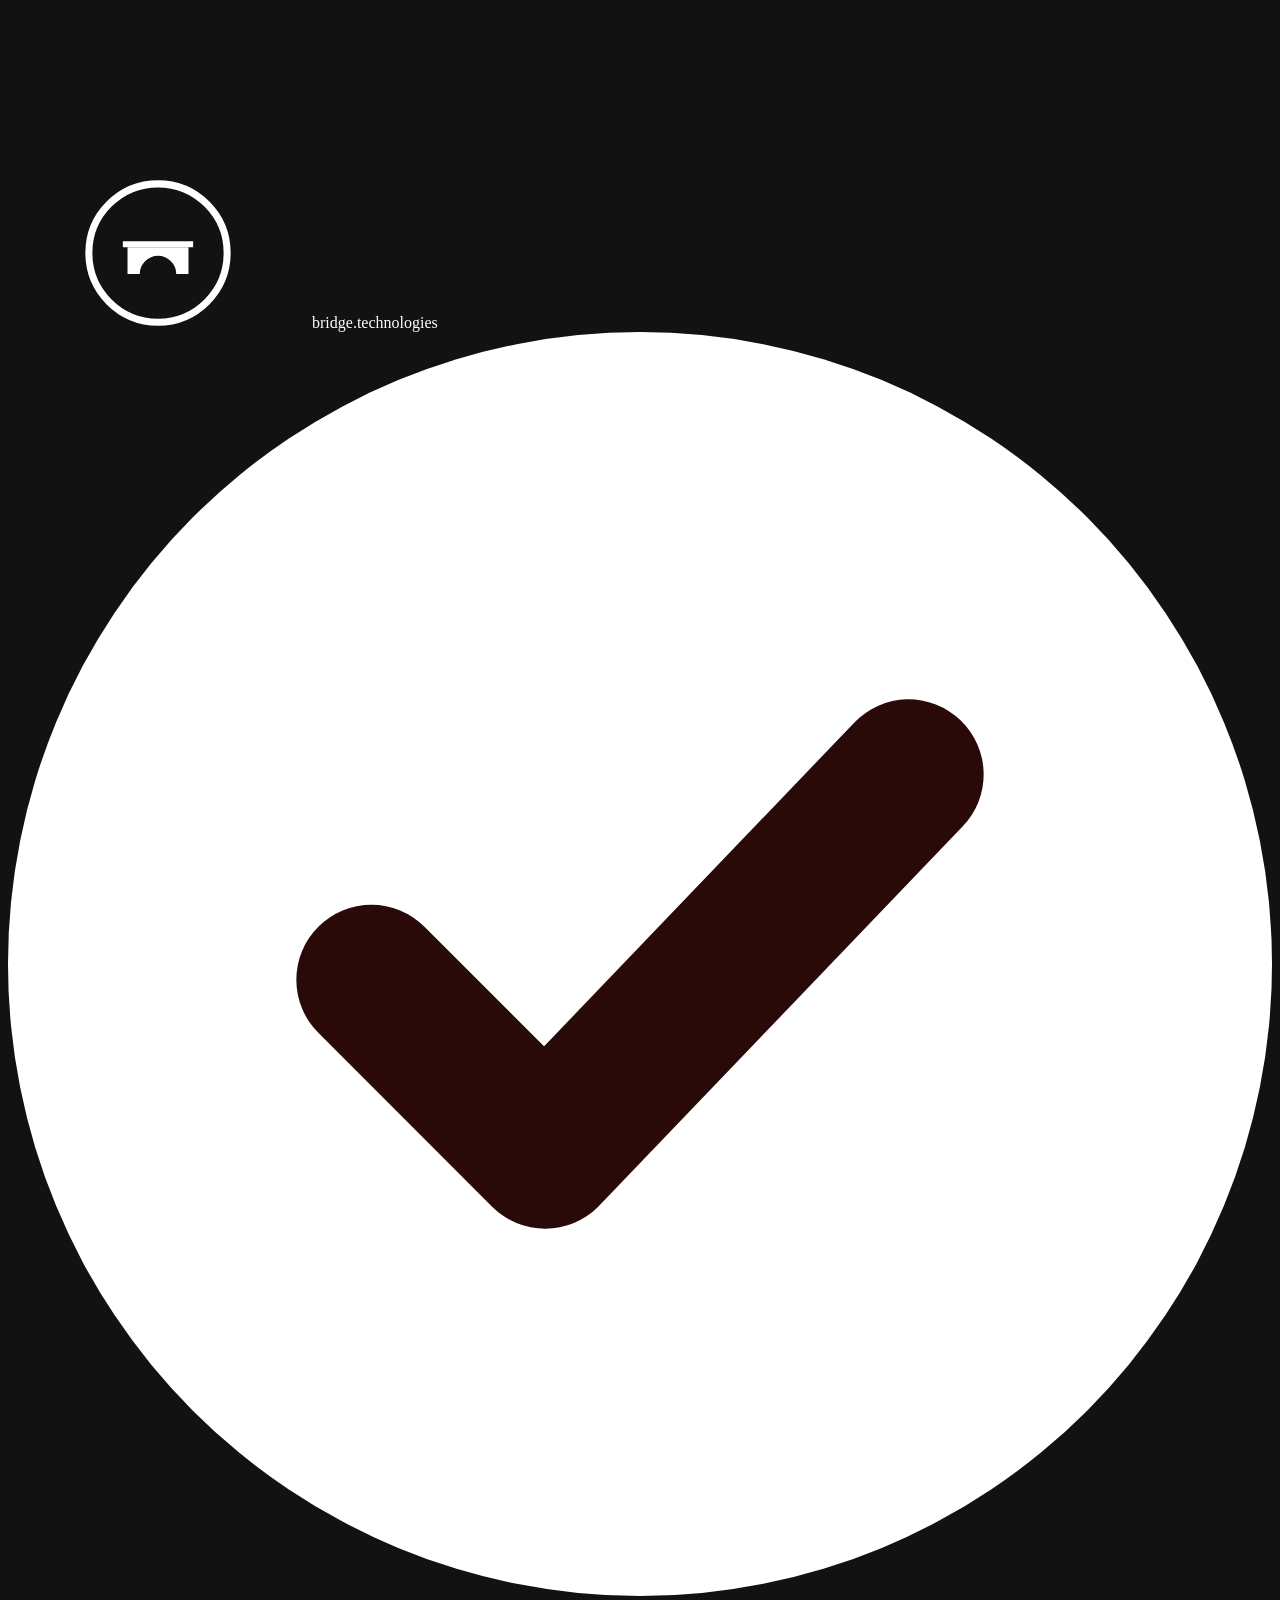
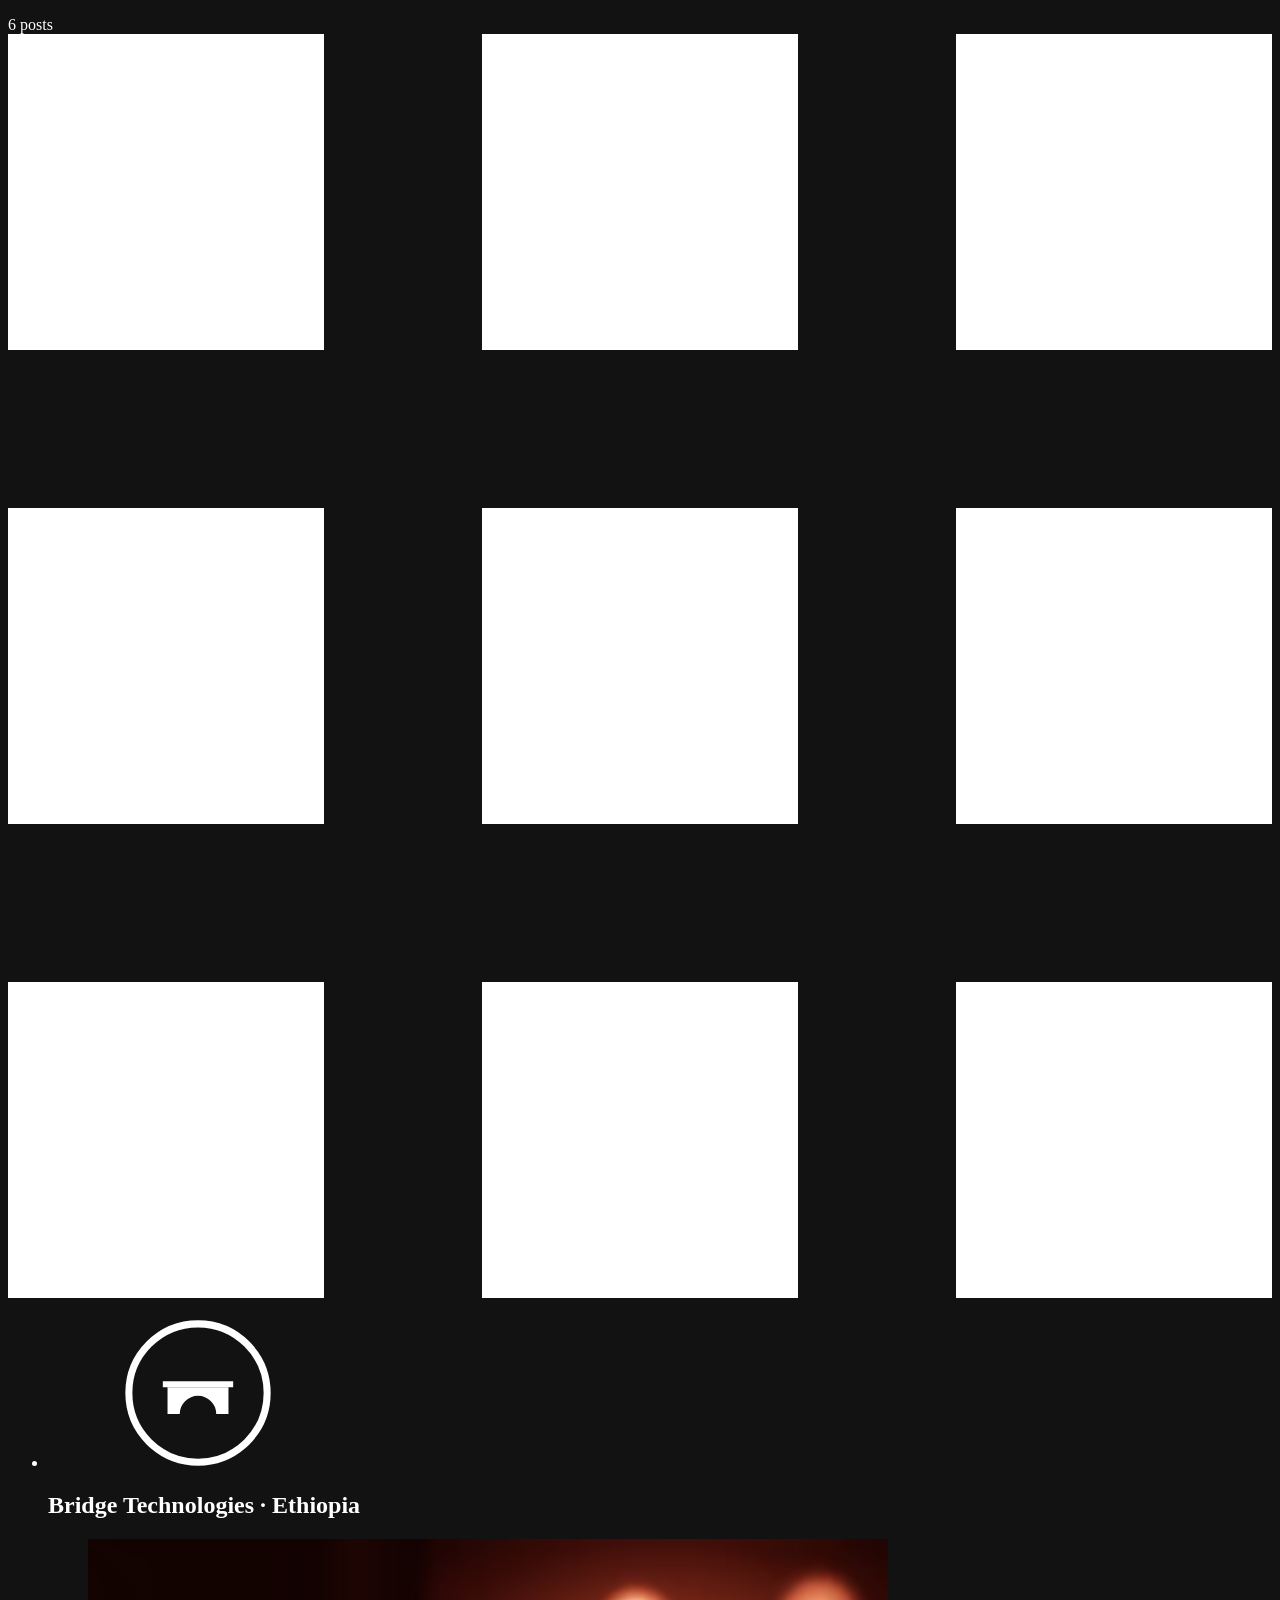
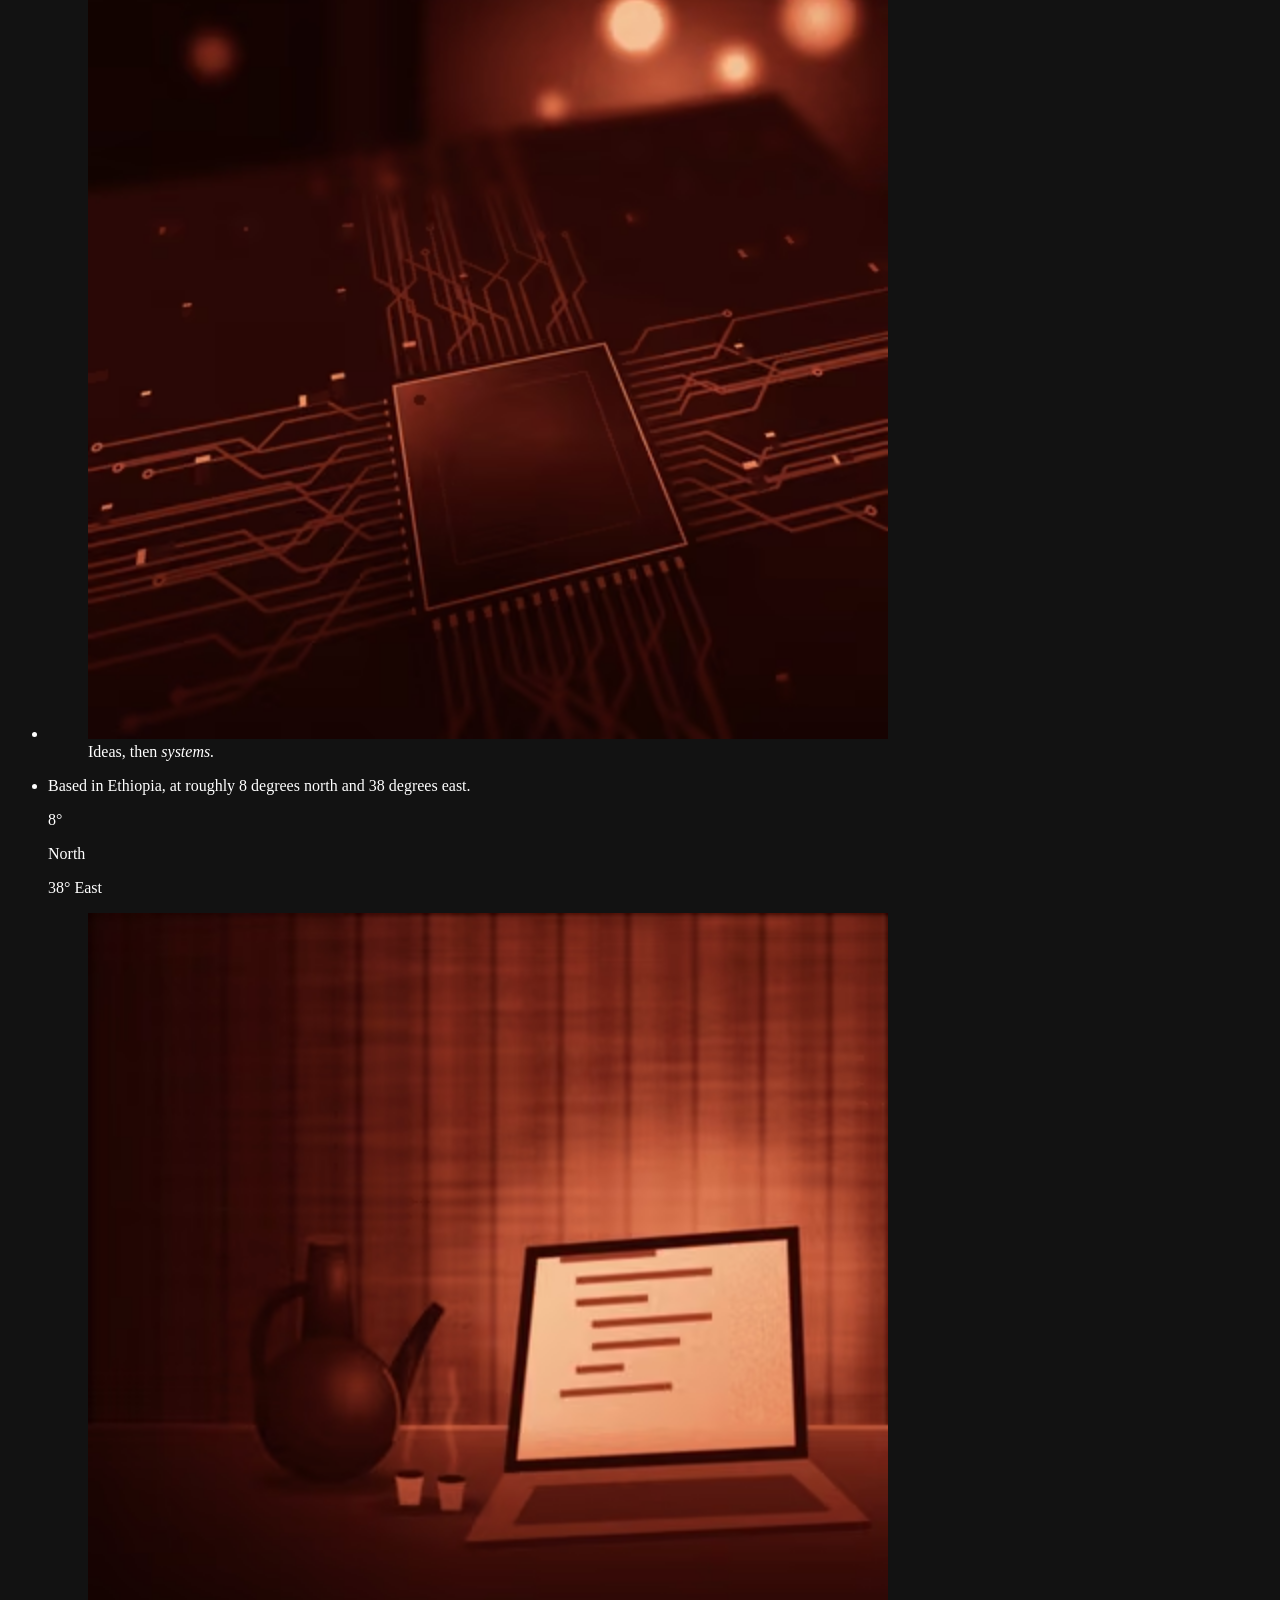
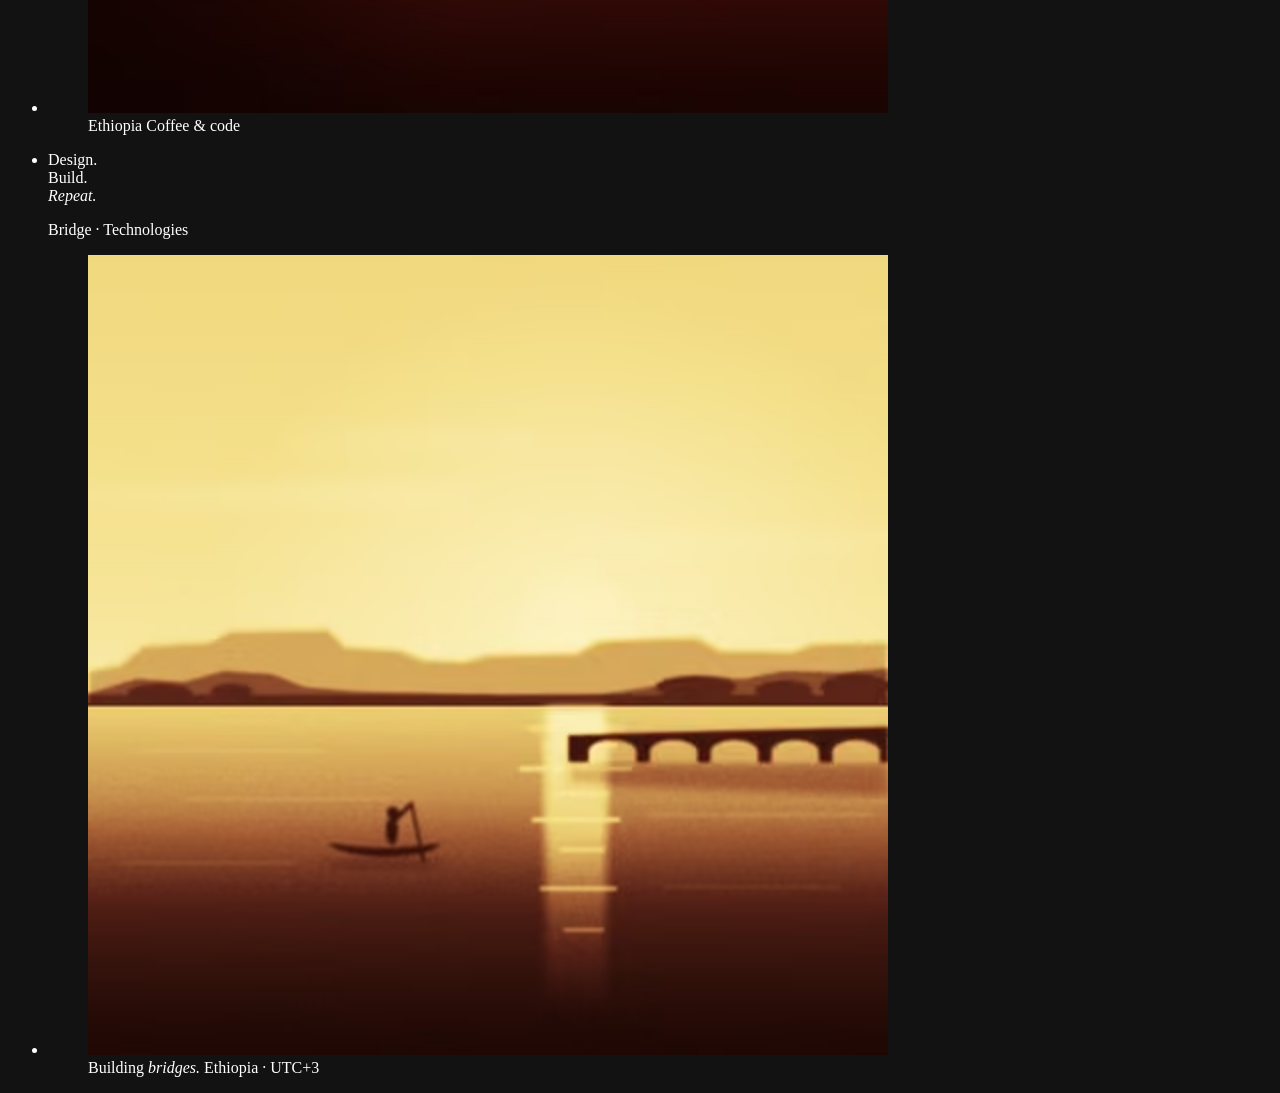
==== index.html @ 377f610a "feat(page): add semantic landing page markup and brand mark Profile-grid card with header bar and si" ====
<!doctype html>
<html lang="en" dir="ltr">
<head>
  <meta charset="utf-8">
  <meta name="viewport" content="width=device-width, initial-scale=1">
  <title>Bridge Technologies — Technology company in Ethiopia</title>
  <meta name="description" content="Bridge Technologies is a technology company based in Ethiopia.">
  <meta name="color-scheme" content="dark">
  <meta name="theme-color" content="#2A0909">

  <!-- Open Graph / social preview. Add og:url and an absolute og:image once the production domain is known. -->
  <meta property="og:type" content="website">
  <meta property="og:site_name" content="Bridge Technologies">
  <meta property="og:title" content="Bridge Technologies">
  <meta property="og:description" content="Bridge Technologies is a technology company based in Ethiopia.">
  <meta property="og:locale" content="en_US">
  <meta name="twitter:card" content="summary_large_image">

  <link rel="icon" href="assets/images/favicon.svg" type="image/svg+xml">

  <!-- Above-the-fold fonts, self-hosted -->
  <link rel="preload" href="assets/fonts/libre-caslon-display-latin-400-normal.woff2" as="font" type="font/woff2" crossorigin>
  <link rel="preload" href="assets/fonts/libre-caslon-text-latin-400-normal.woff2" as="font" type="font/woff2" crossorigin>
  <link rel="stylesheet" href="assets/css/styles.css">

  <script type="application/ld+json">
  {
    "@context": "https://schema.org",
    "@type": "Organization",
    "name": "Bridge Technologies",
    "description": "Technology company based in Ethiopia.",
    "address": { "@type": "PostalAddress", "addressCountry": "ET" }
  }
  </script>
</head>
<body>
  <!-- Shared brand mark: a solid arch bridge inside a ring (stands in for the reference's flame mark) -->
  <svg class="visually-hidden" aria-hidden="true" focusable="false">
    <symbol id="bridge-mark" viewBox="0 0 64 64">
      <circle cx="32" cy="32" r="29.5" fill="none" stroke="currentColor" stroke-width="3"/>
      <path fill="currentColor" d="M19 41V29.5h26V41h-5.2a7.8 7.8 0 0 0-15.6 0Z"/>
      <path fill="currentColor" d="M17 27h30v2.5H17z"/>
    </symbol>
  </svg>

  <main class="page">
    <article class="profile" aria-labelledby="brand-title">
      <header class="profile__bar">
        <p class="profile__id">
          <svg class="profile__avatar" aria-hidden="true" focusable="false"><use href="#bridge-mark"/></svg>
          <span class="profile__handle">bridge.technologies</span>
          <svg class="profile__badge" viewBox="0 0 16 16" aria-hidden="true" focusable="false">
            <circle cx="8" cy="8" r="8" fill="currentColor"/>
            <path d="M4.6 8.2l2.2 2.2 4.6-4.8" fill="none" stroke="#2A0909" stroke-width="1.9" stroke-linecap="round" stroke-linejoin="round"/>
          </svg>
        </p>
        <p class="profile__meta">
          <span class="profile__count">6 posts</span>
          <svg class="profile__grid-icon" viewBox="0 0 16 16" aria-hidden="true" focusable="false">
            <path fill="currentColor" d="M0 0h4v4H0zM6 0h4v4H6zM12 0h4v4h-4zM0 6h4v4H0zM6 6h4v4H6zM12 6h4v4h-4zM0 12h4v4H0zM6 12h4v4H6zM12 12h4v4h-4z"/>
          </svg>
        </p>
      </header>

      <ul class="grid" role="list">
        <!-- 1 · Brand -->
        <li class="tile tile--brand">
          <svg class="brand__mark" aria-hidden="true" focusable="false"><use href="#bridge-mark"/></svg>
          <h1 class="brand" id="brand-title">
            <span class="brand__name">Bridge</span>
            <span class="brand__tag">Technologies · Ethiopia</span>
          </h1>
          <span class="brand__rule" aria-hidden="true"></span>
        </li>

        <!-- 2 · Circuit close-up -->
        <li class="tile tile--photo">
          <figure class="tile__figure">
            <picture>
              <source type="image/avif" srcset="assets/images/circuit-400.avif 400w, assets/images/circuit-800.avif 800w" sizes="(min-width: 1140px) 350px, (min-width: 660px) 31vw, (min-width: 440px) 48vw, 96vw">
              <img class="tile__img" src="assets/images/circuit-800.webp" srcset="assets/images/circuit-400.webp 400w, assets/images/circuit-800.webp 800w" sizes="(min-width: 1140px) 350px, (min-width: 660px) 31vw, (min-width: 440px) 48vw, 96vw" width="800" height="800" alt="Close-up of a processor on a circuit board, its copper traces glowing in warm light." fetchpriority="high" decoding="async">
            </picture>
            <figcaption class="caption">Ideas, then <em>systems.</em></figcaption>
          </figure>
        </li>

        <!-- 3 · Location -->
        <li class="tile tile--sun">
          <span class="sun" aria-hidden="true"></span>
          <p class="visually-hidden">Based in Ethiopia, at roughly 8 degrees north and 38 degrees east.</p>
          <div class="reading" aria-hidden="true">
            <p class="reading__value">8°</p>
            <p class="label">North</p>
          </div>
          <p class="reading reading--minor" aria-hidden="true">
            <span class="reading__minor-value">38°</span>
            <span class="label label--inline">East</span>
          </p>
        </li>

        <!-- 4 · Workspace -->
        <li class="tile tile--photo">
          <figure class="tile__figure">
            <picture>
              <source type="image/avif" srcset="assets/images/workspace-400.avif 400w, assets/images/workspace-800.avif 800w" sizes="(min-width: 1140px) 350px, (min-width: 660px) 31vw, (min-width: 440px) 48vw, 96vw">
              <img class="tile__img" src="assets/images/workspace-800.webp" srcset="assets/images/workspace-400.webp 400w, assets/images/workspace-800.webp 800w" sizes="(min-width: 1140px) 350px, (min-width: 660px) 31vw, (min-width: 440px) 48vw, 96vw" width="800" height="800" alt="A traditional Ethiopian jebena coffee pot and two small cups beside an open laptop on a wooden desk." decoding="async">
            </picture>
            <figcaption>
              <span class="pill">Ethiopia</span>
              <span class="label label--foot">Coffee &amp; code</span>
            </figcaption>
          </figure>
        </li>

        <!-- 5 · Statement -->
        <li class="tile tile--statement">
          <p class="statement">Design.<br>Build.<br><em>Repeat.</em></p>
          <p class="label label--foot label--dark">Bridge · Technologies</p>
        </li>

        <!-- 6 · Highland sunrise -->
        <li class="tile tile--photo">
          <figure class="tile__figure">
            <picture>
              <source type="image/avif" srcset="assets/images/first-light-400.avif 400w, assets/images/first-light-800.avif 800w" sizes="(min-width: 1140px) 350px, (min-width: 660px) 31vw, (min-width: 440px) 48vw, 96vw">
              <img class="tile__img" src="assets/images/first-light-800.webp" srcset="assets/images/first-light-400.webp 400w, assets/images/first-light-800.webp 800w" sizes="(min-width: 1140px) 350px, (min-width: 660px) 31vw, (min-width: 440px) 48vw, 96vw" width="800" height="800" alt="Sunrise over a highland lake with flat-topped mountains, a stone arch bridge and a papyrus boat." decoding="async">
            </picture>
            <figcaption class="caption caption--stacked">
              Building <em>bridges.</em>
              <span class="label">Ethiopia · UTC+3</span>
            </figcaption>
          </figure>
        </li>
      </ul>
    </article>
  </main>
</body>
</html>
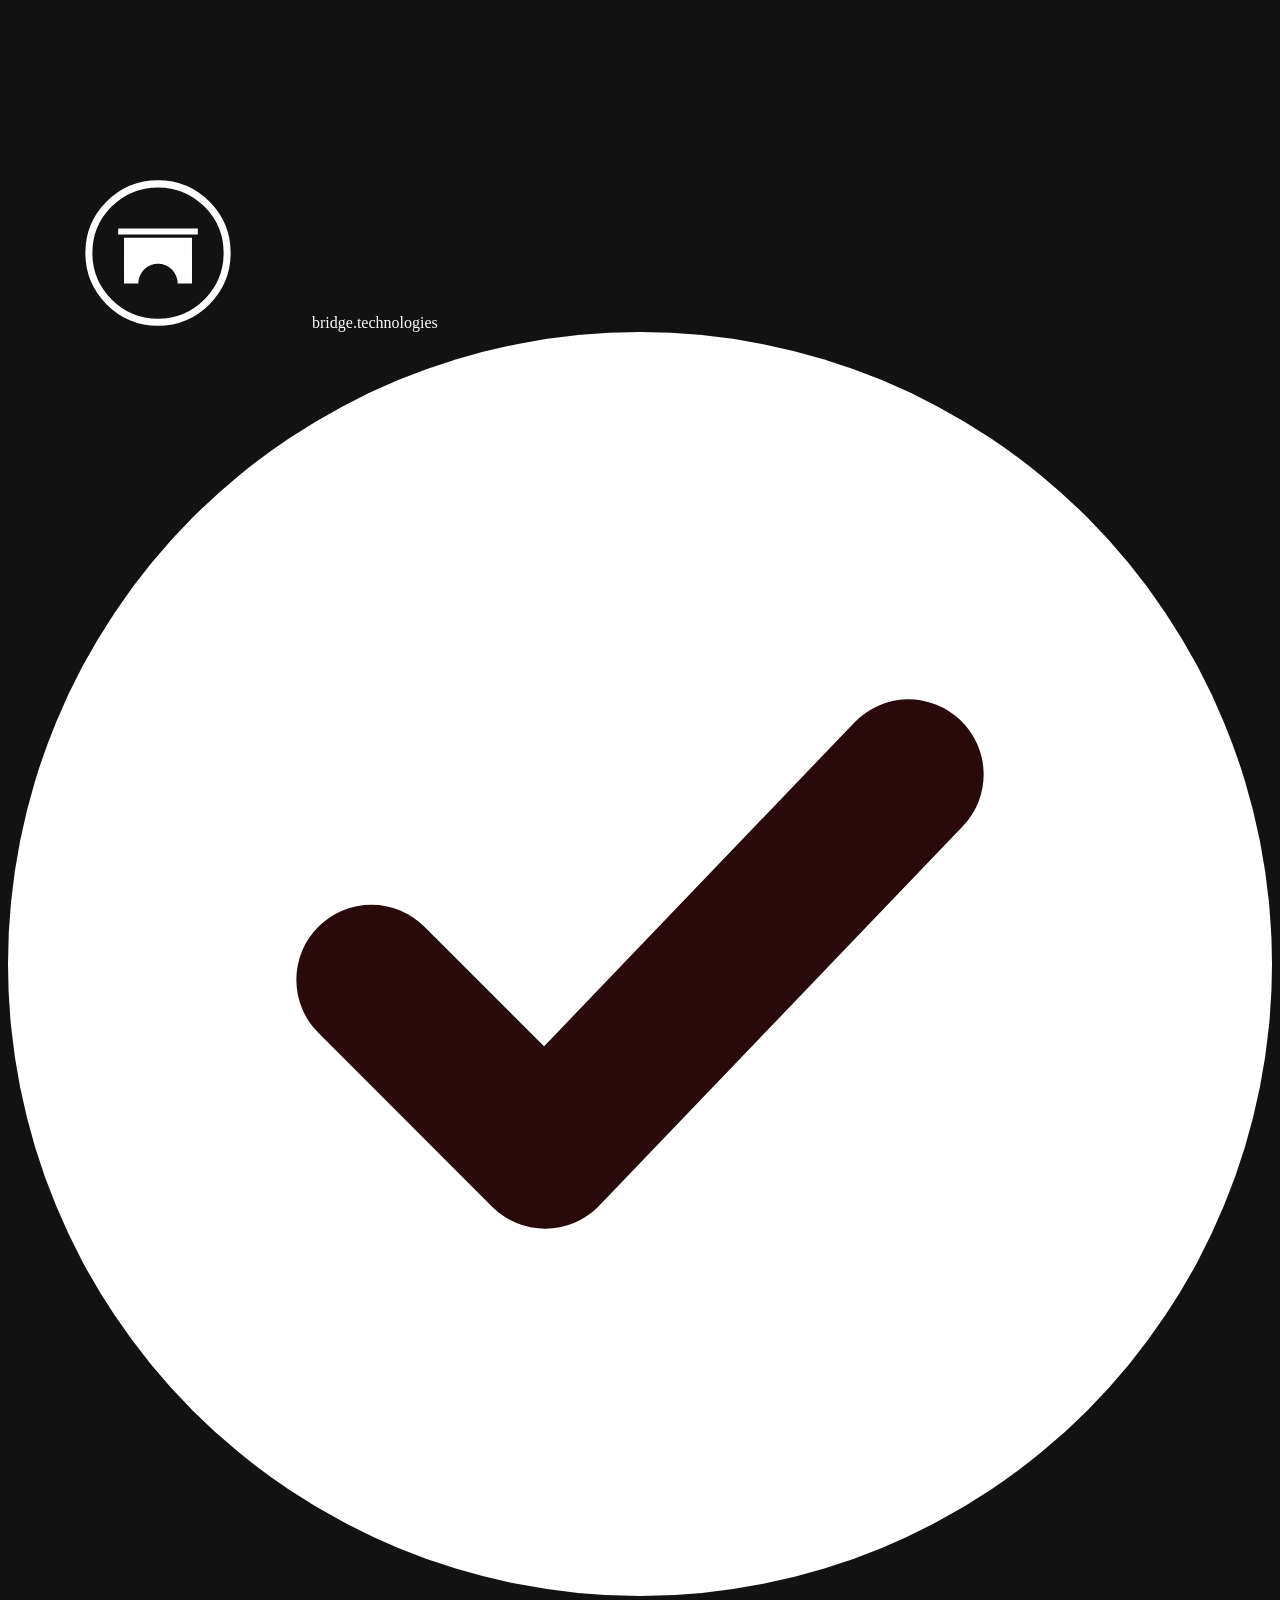
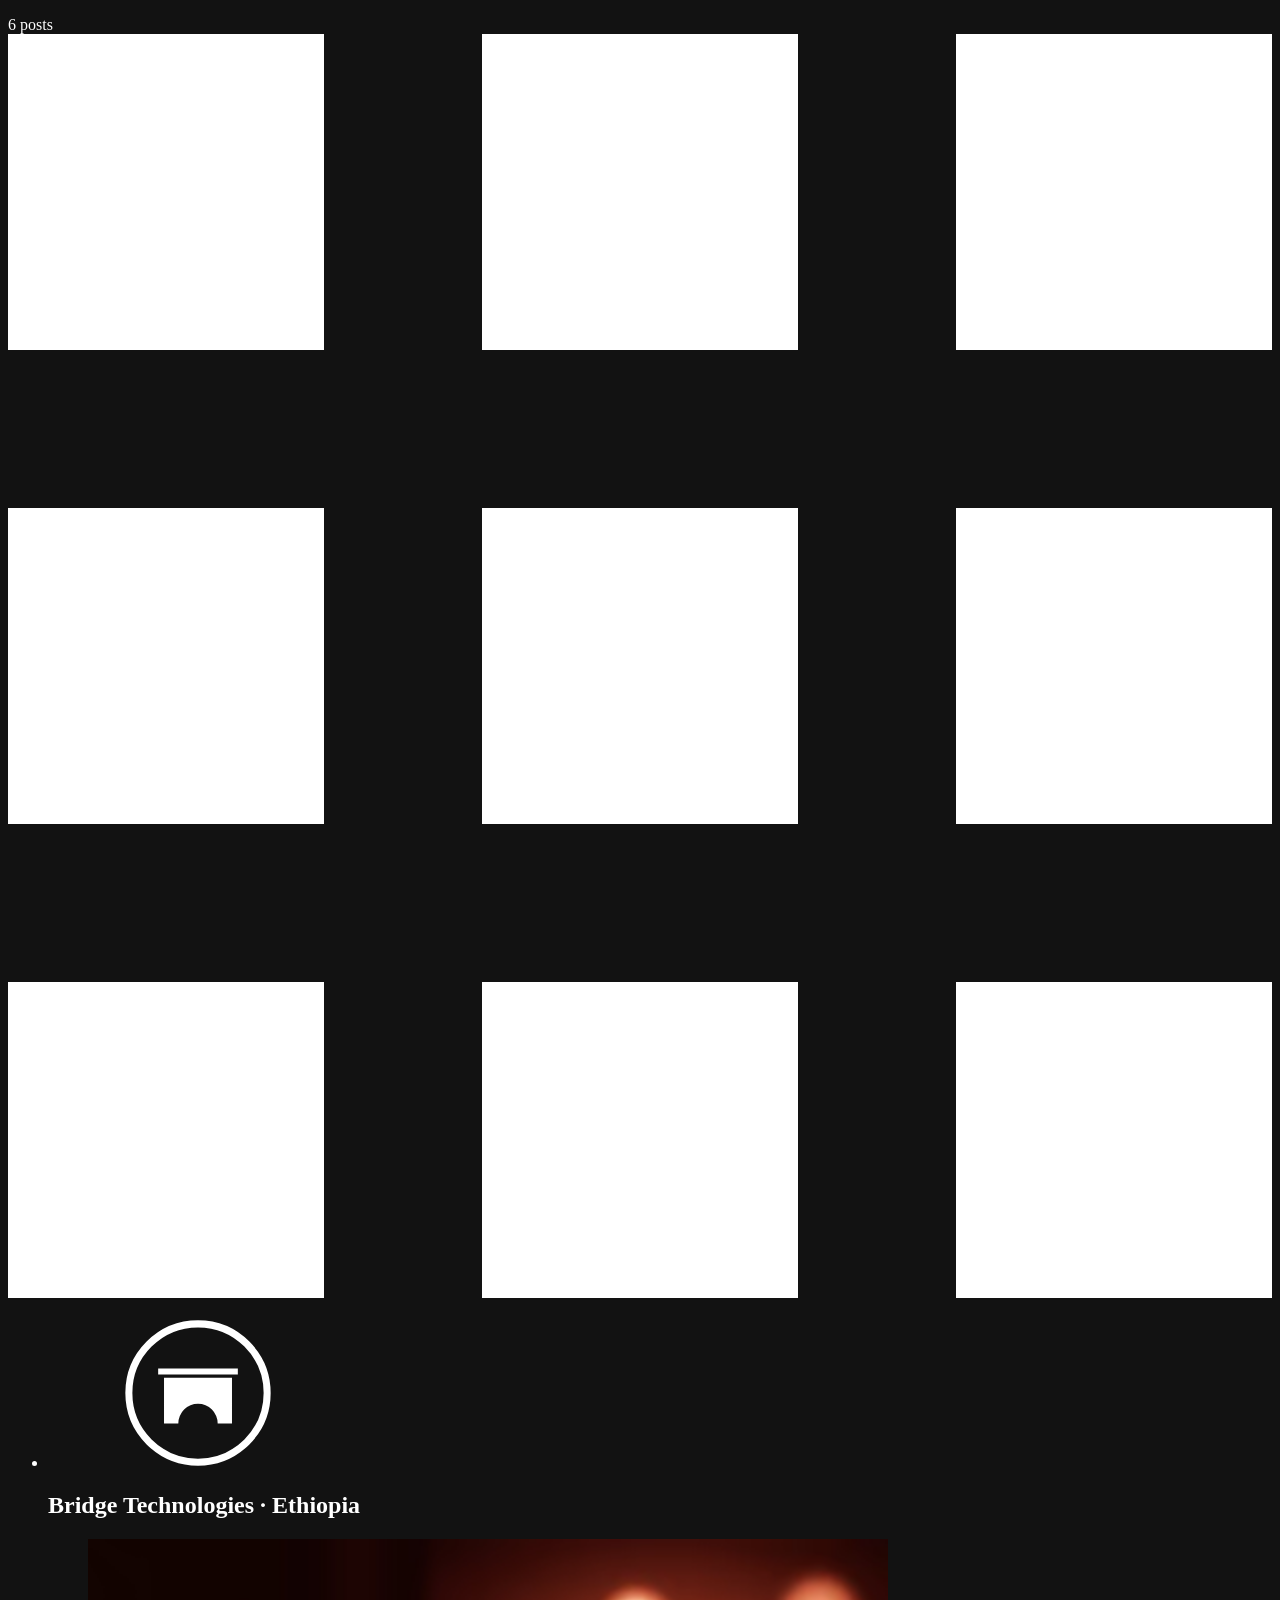
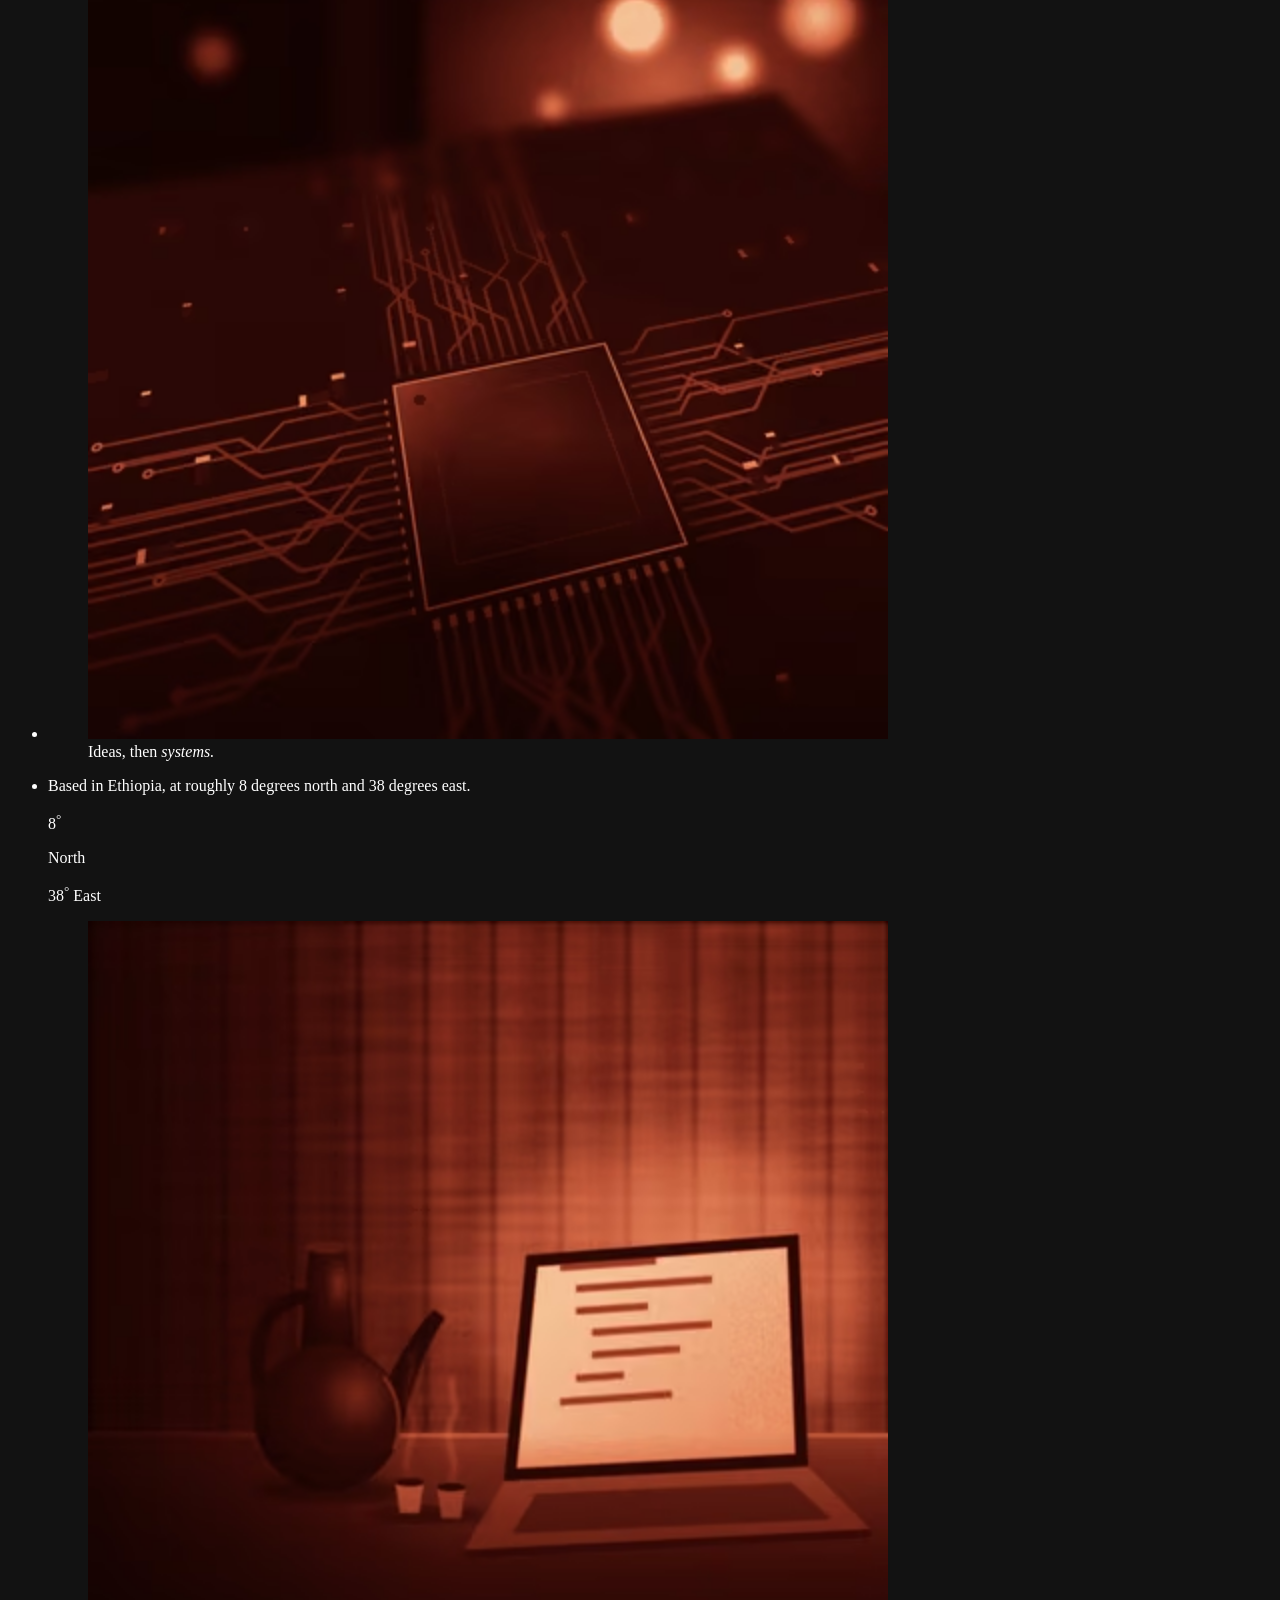
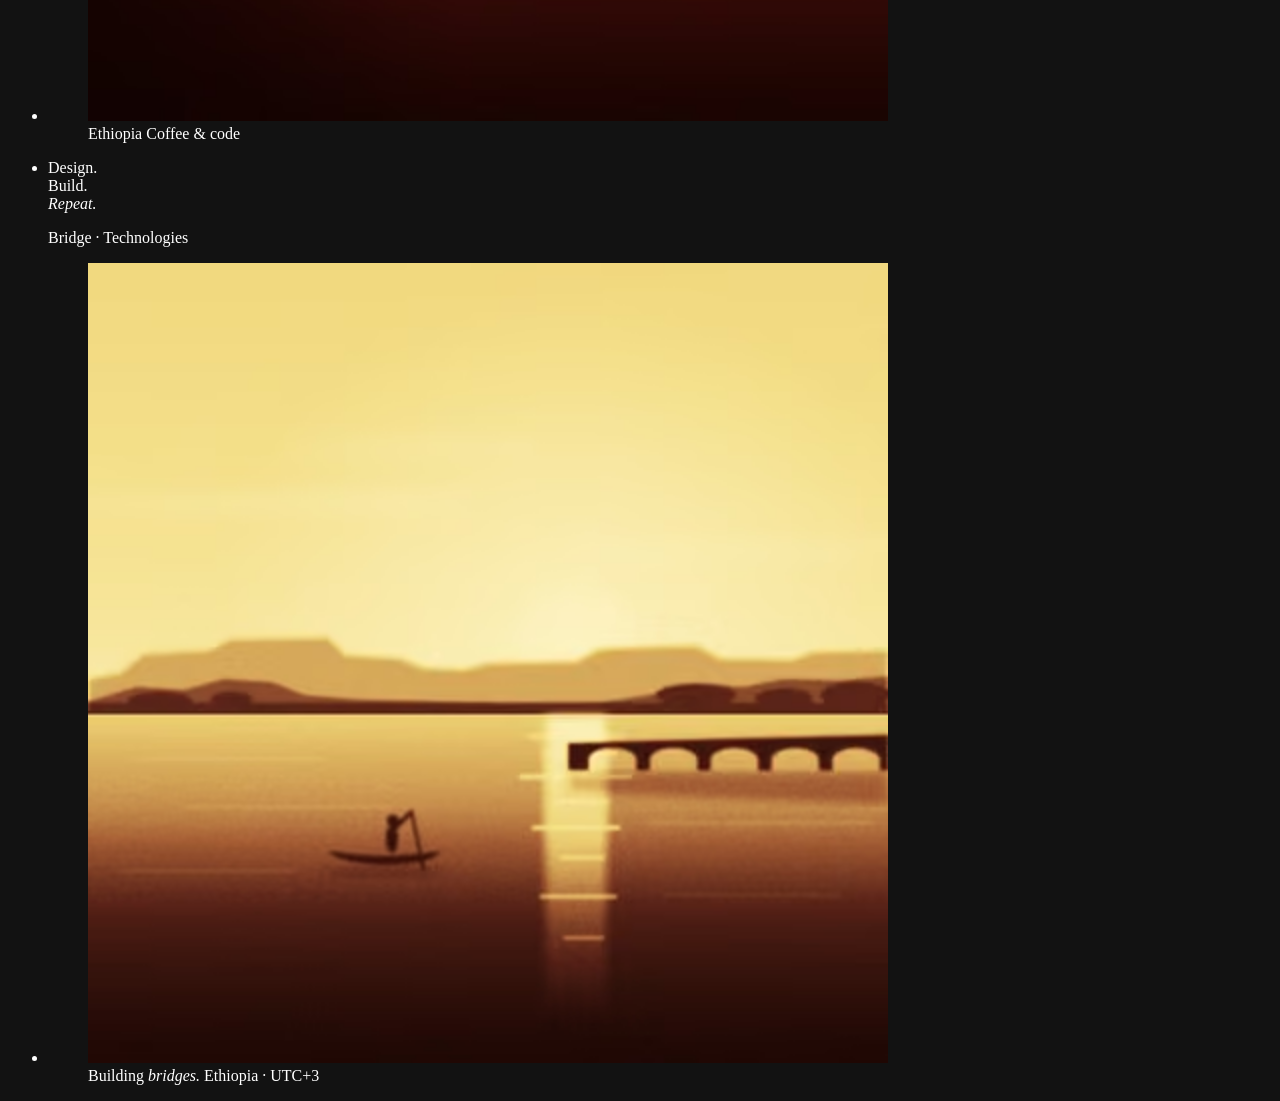
==== commit a732dd1d: "fix(page): use Caslon Text numerals and enlarge the bridge mark Matches the heavier serif and logo p" ====
--- a/index.html
+++ b/index.html
@@ -19,7 +19,6 @@
   <link rel="icon" href="assets/images/favicon.svg" type="image/svg+xml">
 
   <!-- Above-the-fold fonts, self-hosted -->
-  <link rel="preload" href="assets/fonts/libre-caslon-display-latin-400-normal.woff2" as="font" type="font/woff2" crossorigin>
   <link rel="preload" href="assets/fonts/libre-caslon-text-latin-400-normal.woff2" as="font" type="font/woff2" crossorigin>
   <link rel="stylesheet" href="assets/css/styles.css">
 
@@ -38,8 +37,8 @@
   <svg class="visually-hidden" aria-hidden="true" focusable="false">
     <symbol id="bridge-mark" viewBox="0 0 64 64">
       <circle cx="32" cy="32" r="29.5" fill="none" stroke="currentColor" stroke-width="3"/>
-      <path fill="currentColor" d="M19 41V29.5h26V41h-5.2a7.8 7.8 0 0 0-15.6 0Z"/>
-      <path fill="currentColor" d="M17 27h30v2.5H17z"/>
+      <path fill="currentColor" d="M17.5 25.5H46.5V45H40.4A8.4 8.4 0 0 0 23.6 45H17.5Z"/>
+      <path fill="currentColor" d="M15 21.5h34v2.6H15z"/>
     </symbol>
   </svg>
 
@@ -89,11 +88,11 @@
           <span class="sun" aria-hidden="true"></span>
           <p class="visually-hidden">Based in Ethiopia, at roughly 8 degrees north and 38 degrees east.</p>
           <div class="reading" aria-hidden="true">
-            <p class="reading__value">8°</p>
+            <p class="reading__value">8<sup>°</sup></p>
             <p class="label">North</p>
           </div>
           <p class="reading reading--minor" aria-hidden="true">
-            <span class="reading__minor-value">38°</span>
+            <span class="reading__minor-value">38<sup>°</sup></span>
             <span class="label label--inline">East</span>
           </p>
         </li>
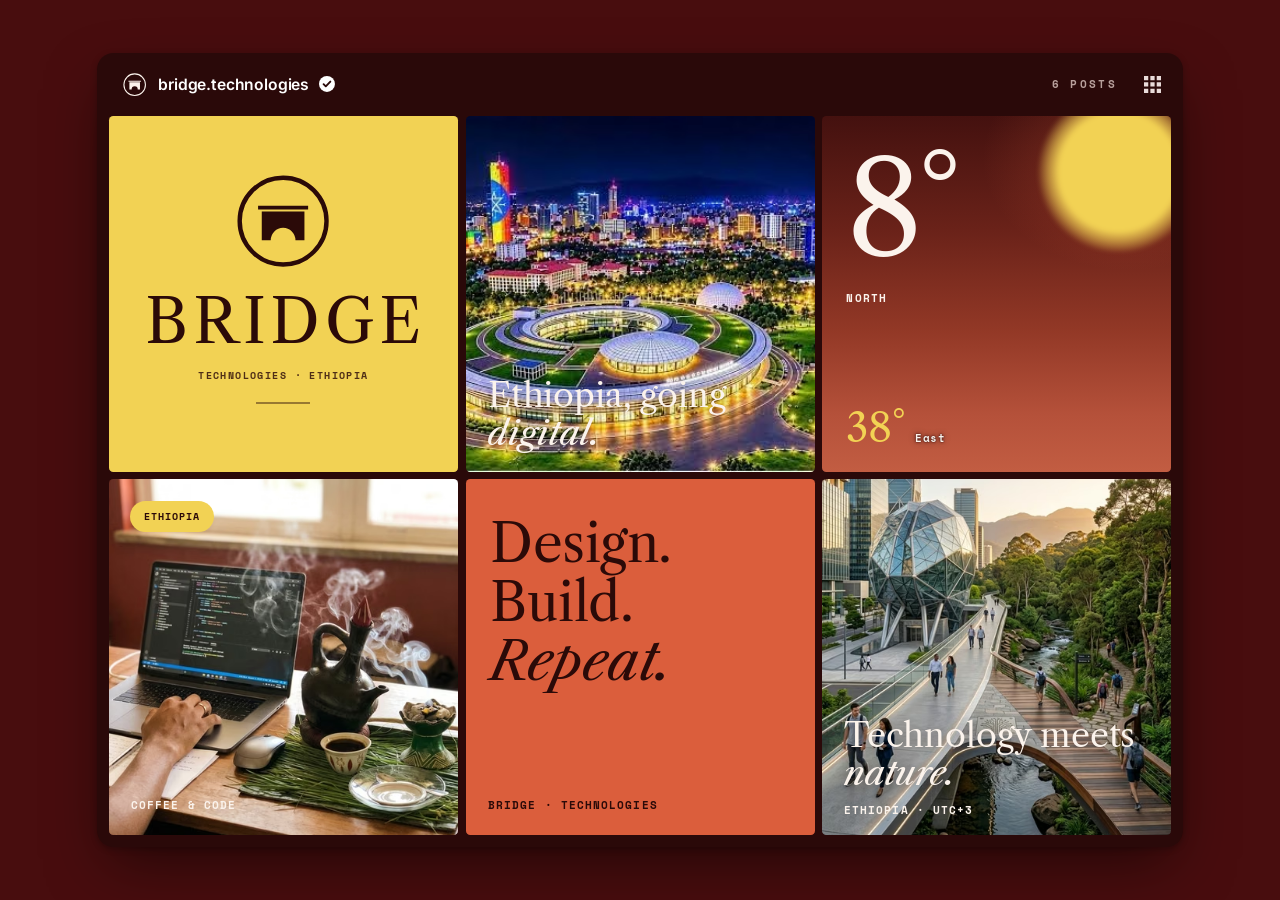
==== commit 47849508: "feat(page): use provided photos in the three photo tiles Tile 2 'Ethiopia Going Digital' (Addis Abab" ====
--- a/index.html
+++ b/index.html
@@ -72,14 +72,15 @@
           <span class="brand__rule" aria-hidden="true"></span>
         </li>
 
-        <!-- 2 · Circuit close-up -->
+        <!-- 2 · Ethiopia Going Digital -->
         <li class="tile tile--photo">
           <figure class="tile__figure">
             <picture>
-              <source type="image/avif" srcset="assets/images/circuit-400.avif 400w, assets/images/circuit-800.avif 800w" sizes="(min-width: 1140px) 350px, (min-width: 660px) 31vw, (min-width: 440px) 48vw, 96vw">
-              <img class="tile__img" src="assets/images/circuit-800.webp" srcset="assets/images/circuit-400.webp 400w, assets/images/circuit-800.webp 800w" sizes="(min-width: 1140px) 350px, (min-width: 660px) 31vw, (min-width: 440px) 48vw, 96vw" width="800" height="800" alt="Close-up of a processor on a circuit board, its copper traces glowing in warm light." fetchpriority="high" decoding="async">
+              <source type="image/avif" srcset="assets/images/photos/ethiopia-going-digital-480.avif 480w" sizes="(min-width: 1140px) 350px, (min-width: 660px) 31vw, (min-width: 440px) 48vw, 96vw">
+              <source type="image/webp" srcset="assets/images/photos/ethiopia-going-digital-480.webp 480w" sizes="(min-width: 1140px) 350px, (min-width: 660px) 31vw, (min-width: 440px) 48vw, 96vw">
+              <img class="tile__img tile__img--digital" src="assets/images/photos/ethiopia-going-digital.jpg" width="480" height="324" alt="Addis Ababa at night: a ring-shaped modern complex with glass domes, lit roads and a skyline of illuminated towers." fetchpriority="high" decoding="async">
             </picture>
-            <figcaption class="caption">Ideas, then <em>systems.</em></figcaption>
+            <figcaption class="caption">Ethiopia, going <em>digital.</em></figcaption>
           </figure>
         </li>
 
@@ -97,12 +98,13 @@
           </p>
         </li>
 
-        <!-- 4 · Workspace -->
+        <!-- 4 · Ethiopian Digital Lifestyle -->
         <li class="tile tile--photo">
           <figure class="tile__figure">
             <picture>
-              <source type="image/avif" srcset="assets/images/workspace-400.avif 400w, assets/images/workspace-800.avif 800w" sizes="(min-width: 1140px) 350px, (min-width: 660px) 31vw, (min-width: 440px) 48vw, 96vw">
-              <img class="tile__img" src="assets/images/workspace-800.webp" srcset="assets/images/workspace-400.webp 400w, assets/images/workspace-800.webp 800w" sizes="(min-width: 1140px) 350px, (min-width: 660px) 31vw, (min-width: 440px) 48vw, 96vw" width="800" height="800" alt="A traditional Ethiopian jebena coffee pot and two small cups beside an open laptop on a wooden desk." decoding="async">
+              <source type="image/avif" srcset="assets/images/photos/ethiopian-digital-lifestyle-448.avif 448w, assets/images/photos/ethiopian-digital-lifestyle-896.avif 896w" sizes="(min-width: 1140px) 350px, (min-width: 660px) 31vw, (min-width: 440px) 48vw, 96vw">
+              <source type="image/webp" srcset="assets/images/photos/ethiopian-digital-lifestyle-448.webp 448w, assets/images/photos/ethiopian-digital-lifestyle-896.webp 896w" sizes="(min-width: 1140px) 350px, (min-width: 660px) 31vw, (min-width: 440px) 48vw, 96vw">
+              <img class="tile__img tile__img--lifestyle" src="assets/images/photos/ethiopian-digital-lifestyle.jpg" width="896" height="1200" alt="A morning desk by the window: hands on a laptop showing code, beside a jebena coffee pot, a cup of coffee and burning incense on fresh grass." decoding="async">
             </picture>
             <figcaption>
               <span class="pill">Ethiopia</span>
@@ -117,15 +119,16 @@
           <p class="label label--foot label--dark">Bridge · Technologies</p>
         </li>
 
-        <!-- 6 · Highland sunrise -->
+        <!-- 6 · Technology Meets Nature -->
         <li class="tile tile--photo">
           <figure class="tile__figure">
             <picture>
-              <source type="image/avif" srcset="assets/images/first-light-400.avif 400w, assets/images/first-light-800.avif 800w" sizes="(min-width: 1140px) 350px, (min-width: 660px) 31vw, (min-width: 440px) 48vw, 96vw">
-              <img class="tile__img" src="assets/images/first-light-800.webp" srcset="assets/images/first-light-400.webp 400w, assets/images/first-light-800.webp 800w" sizes="(min-width: 1140px) 350px, (min-width: 660px) 31vw, (min-width: 440px) 48vw, 96vw" width="800" height="800" alt="Sunrise over a highland lake with flat-topped mountains, a stone arch bridge and a papyrus boat." decoding="async">
+              <source type="image/avif" srcset="assets/images/photos/technology-meets-nature-448.avif 448w, assets/images/photos/technology-meets-nature-896.avif 896w" sizes="(min-width: 1140px) 350px, (min-width: 660px) 31vw, (min-width: 440px) 48vw, 96vw">
+              <source type="image/webp" srcset="assets/images/photos/technology-meets-nature-448.webp 448w, assets/images/photos/technology-meets-nature-896.webp 896w" sizes="(min-width: 1140px) 350px, (min-width: 660px) 31vw, (min-width: 440px) 48vw, 96vw">
+              <img class="tile__img tile__img--nature" src="assets/images/photos/technology-meets-nature.jpg" width="896" height="1195" alt="People walking along a curved footbridge over a rocky stream, linking glass towers and a geodesic glass building to a forest trail and mountains at golden hour." decoding="async">
             </picture>
             <figcaption class="caption caption--stacked">
-              Building <em>bridges.</em>
+              Technology meets <em>nature.</em>
               <span class="label">Ethiopia · UTC+3</span>
             </figcaption>
           </figure>
--- a/assets/css/styles.css
+++ b/assets/css/styles.css
@@ -0,0 +1,506 @@
+/* ==========================================================================
+   Bridge Technologies — landing page
+   Every size inside the card is expressed in container-query units so the
+   proportions measured from the reference hold at any width:
+     • .profile  → 100cqi = card width   (reference: 1086px)
+     • .tile     → 100cqi = tile width   (reference: 350px)
+   ========================================================================== */
+
+/* ---------- Fonts (self-hosted, SIL OFL) ---------- */
+@font-face {
+  font-family: "Libre Caslon Text";
+  src: url("../fonts/libre-caslon-text-latin-400-normal.woff2") format("woff2");
+  font-weight: 400;
+  font-style: normal;
+  font-display: swap;
+}
+@font-face {
+  font-family: "Libre Caslon Text";
+  src: url("../fonts/libre-caslon-text-latin-400-italic.woff2") format("woff2");
+  font-weight: 400;
+  font-style: italic;
+  font-display: swap;
+}
+@font-face {
+  font-family: "Space Mono";
+  src: url("../fonts/space-mono-latin-700-normal.woff2") format("woff2");
+  font-weight: 700;
+  font-style: normal;
+  font-display: swap;
+}
+@font-face {
+  font-family: "Inter";
+  src: url("../fonts/inter-latin-600-normal.woff2") format("woff2");
+  font-weight: 600;
+  font-style: normal;
+  font-display: swap;
+}
+
+/* ---------- Design tokens ---------- */
+:root {
+  /* Palette named in the reference */
+  --midnight-merlot: #480d0e;
+  --solar-orange: #db5e3c;
+  --daybreak-yellow: #f2d254;
+
+  /* Supporting tones sampled from the reference */
+  --merlot-deep: #2a0909;   /* card + header surface */
+  --merlot-ink: #2b0a08;    /* type on yellow / orange */
+  --cream: #fbf3ec;         /* type on photos */
+  --muted: #b8a09c;         /* "6 posts" */
+
+  --font-serif: "Libre Caslon Text", "Iowan Old Style", "Palatino Linotype", Georgia, serif;
+  --font-mono: "Space Mono", ui-monospace, "SFMono-Regular", Menlo, Consolas, monospace;
+  --font-ui: "Inter", system-ui, -apple-system, "Segoe UI", Roboto, sans-serif;
+
+  --card-max: 1086px;
+}
+
+/* ---------- Base ---------- */
+*,
+*::before,
+*::after {
+  box-sizing: border-box;
+}
+
+html {
+  -webkit-text-size-adjust: 100%;
+  text-size-adjust: 100%;
+}
+
+body {
+  margin: 0;
+  min-height: 100vh;
+  min-height: 100dvh;
+  background: var(--midnight-merlot);
+  color: var(--cream);
+  font-family: var(--font-serif);
+  -webkit-font-smoothing: antialiased;
+  -moz-osx-font-smoothing: grayscale;
+  text-rendering: optimizeLegibility;
+}
+
+h1,
+p,
+figure,
+ul {
+  margin: 0;
+  padding: 0;
+}
+
+img,
+svg,
+picture {
+  display: block;
+  max-width: 100%;
+}
+
+em {
+  font-style: italic;
+}
+
+.visually-hidden {
+  position: absolute !important;
+  width: 1px;
+  height: 1px;
+  padding: 0;
+  margin: -1px;
+  overflow: hidden;
+  clip: rect(0 0 0 0);
+  clip-path: inset(50%);
+  white-space: nowrap;
+  border: 0;
+}
+
+/* ---------- Page ---------- */
+.page {
+  display: grid;
+  place-items: center;
+  min-height: 100vh;
+  min-height: 100dvh;
+  padding: clamp(12px, 4vw, 48px);
+}
+
+/* ---------- Card ---------- */
+.profile {
+  container: profile / inline-size;
+  width: min(100%, var(--card-max));
+  background: var(--merlot-deep);
+  border-radius: 1.3cqi;
+  padding: 0 0.92cqi 0.92cqi;
+  box-shadow:
+    0 2px 6px rgb(0 0 0 / 0.25),
+    0 24px 60px -12px rgb(0 0 0 / 0.55);
+}
+
+/* Header bar: avatar · handle · badge ........ 6 POSTS · grid icon */
+.profile__bar {
+  display: flex;
+  align-items: center;
+  justify-content: space-between;
+  height: 5.9cqi;
+  padding-inline: 1.3cqi 1.0cqi;
+}
+
+.profile__id,
+.profile__meta {
+  display: flex;
+  align-items: center;
+}
+
+.profile__avatar {
+  width: 2.2cqi;
+  height: 2.2cqi;
+  color: var(--cream);
+}
+
+.profile__handle {
+  margin-inline-start: 1.15cqi;
+  font-family: var(--font-ui);
+  font-weight: 600;
+  font-size: max(12px, 1.47cqi);
+  letter-spacing: -0.01em;
+  color: #fff;
+}
+
+.profile__badge {
+  width: max(12px, 1.5cqi);
+  height: max(12px, 1.5cqi);
+  margin-inline-start: 0.95cqi;
+  color: #fff;
+}
+
+.profile__count {
+  font-family: var(--font-mono);
+  font-weight: 700;
+  font-size: max(9px, 1cqi);
+  letter-spacing: 0.22em;
+  text-transform: uppercase;
+  color: var(--muted);
+}
+
+.profile__grid-icon {
+  width: max(12px, 1.6cqi);
+  height: max(12px, 1.6cqi);
+  margin-inline-start: 2.5cqi;
+  color: #e9dcda;
+}
+
+/* ---------- Grid ---------- */
+.grid {
+  list-style: none;
+  display: grid;
+  grid-template-columns: repeat(3, minmax(0, 1fr));
+  gap: 0.74cqi;
+}
+
+@container profile (width < 640px) {
+  .grid {
+    grid-template-columns: repeat(2, minmax(0, 1fr));
+    gap: 1.4cqi;
+  }
+  .profile {
+    border-radius: 2.4cqi;
+    padding: 0 1.6cqi 1.6cqi;
+  }
+  .profile__bar {
+    height: 11cqi;
+    padding-inline: 2.4cqi 2cqi;
+  }
+  .profile__avatar {
+    width: 4.2cqi;
+    height: 4.2cqi;
+  }
+  .profile__handle,
+  .profile__badge {
+    margin-inline-start: 2cqi;
+  }
+  .profile__grid-icon {
+    margin-inline-start: 4cqi;
+  }
+}
+
+@container profile (width < 420px) {
+  .grid {
+    grid-template-columns: minmax(0, 1fr);
+    gap: 2.4cqi;
+  }
+  .profile {
+    border-radius: 4cqi;
+    padding: 0 2.4cqi 2.4cqi;
+  }
+  .profile__bar {
+    height: 15cqi;
+    padding-inline: 3cqi 2.6cqi;
+  }
+  .profile__avatar {
+    width: 6cqi;
+    height: 6cqi;
+  }
+}
+
+/* ---------- Tile (shared) ---------- */
+.tile {
+  container: tile / inline-size;
+  position: relative;
+  aspect-ratio: 350 / 357;
+  overflow: hidden;
+  border-radius: 0.4cqi;
+  isolation: isolate;
+}
+
+.tile__figure,
+.tile__figure picture {
+  position: absolute;
+  inset: 0;
+}
+
+.tile__img {
+  width: 100%;
+  height: 100%;
+  object-fit: cover;
+}
+
+/* Crop focus for each provided photo (the files themselves are uncropped) */
+.tile__img--digital {
+  object-position: 35% 50%;   /* centre the domed ring building */
+}
+
+.tile__img--lifestyle {
+  object-position: 50% 62%;   /* laptop, hand and jebena */
+}
+
+.tile__img--nature {
+  object-position: 50% 58%;   /* bridge, glass dome and stream */
+}
+
+/* Tiny monospaced caption used across tiles */
+.label {
+  font-family: var(--font-mono);
+  font-weight: 700;
+  font-size: max(9px, 3.1cqi);
+  line-height: 1.2;
+  letter-spacing: 0.1em;
+  text-transform: uppercase;
+}
+
+.label--foot {
+  position: absolute;
+  left: 6.3cqi;
+  bottom: 6.6cqi;
+  z-index: 1;
+  color: var(--cream);
+}
+
+.label--dark {
+  color: var(--merlot-ink);
+}
+
+/* Serif caption over photos ("Steam, then silence." in the reference) */
+.caption {
+  position: absolute;
+  left: 6.3cqi;
+  right: 6.3cqi;
+  bottom: 5.4cqi;
+  z-index: 1;
+  font-family: var(--font-serif);
+  font-size: 9.7cqi;
+  line-height: 1.12;
+  letter-spacing: -0.005em;
+  color: var(--cream);
+  text-wrap: balance;
+  text-shadow: 0 1px 12px rgb(26 4 3 / 0.35);
+}
+
+.caption em {
+  display: block;
+}
+
+.caption--stacked {
+  bottom: 5.2cqi;
+}
+
+.caption--stacked .label {
+  display: block;
+  margin-top: 3.2cqi;
+  text-shadow: none;
+}
+
+/* ---------- 1 · Brand tile ---------- */
+.tile--brand {
+  display: flex;
+  flex-direction: column;
+  align-items: center;
+  background: var(--daybreak-yellow);
+  color: var(--merlot-ink);
+  text-align: center;
+}
+
+.brand__mark {
+  width: 27cqi;
+  height: 27cqi;
+  margin-top: 16.5cqi;
+  color: var(--merlot-ink);
+}
+
+.brand {
+  display: flex;
+  flex-direction: column;
+  align-items: center;
+  font-weight: 400;
+}
+
+.brand__name {
+  margin-top: 6.8cqi;
+  font-family: var(--font-serif);
+  font-size: 17.6cqi;
+  line-height: 1;
+  letter-spacing: 0.075em;
+  margin-inline-end: -0.075em; /* optically re-centre tracked caps */
+  text-transform: uppercase;
+}
+
+.brand__tag {
+  margin-top: 4.4cqi;
+  font-family: var(--font-mono);
+  font-weight: 700;
+  font-size: max(9px, 2.9cqi);
+  letter-spacing: 0.14em;
+  text-transform: uppercase;
+  color: rgb(43 10 8 / 0.82);
+}
+
+.brand__rule {
+  display: block;
+  width: 15.5cqi;
+  height: max(1px, 0.6cqi);
+  margin-top: 5.4cqi;
+  background: rgb(43 10 8 / 0.45);
+}
+
+/* ---------- 3 · Location ("85°" sun tile in the reference) ---------- */
+.tile--sun {
+  background:
+    radial-gradient(60% 45% at 88% 12%, rgb(219 94 60 / 0.35), transparent 70%),
+    linear-gradient(180deg, #44110f 0%, #6a2219 32%, #923826 60%, #b5513a 84%, #c25d42 100%);
+}
+
+.sun {
+  position: absolute;
+  top: -7cqi;
+  right: -8cqi;
+  width: 46cqi;
+  height: 46cqi;
+  border-radius: 50%;
+  background: radial-gradient(circle, var(--daybreak-yellow) 0 52%, rgb(242 210 84 / 0.55) 62%, rgb(242 210 84 / 0) 72%);
+  filter: blur(0.6cqi);
+  z-index: -1;
+}
+
+.reading {
+  position: absolute;
+  left: 7cqi;
+  top: 8.6cqi;
+}
+
+.reading__value {
+  font-family: var(--font-serif);
+  font-size: 37cqi;
+  line-height: 1;
+  letter-spacing: -0.02em;
+  color: var(--cream);
+}
+
+.reading__value sup,
+.reading__minor-value sup {
+  font-size: 1em;
+  line-height: 0;
+  vertical-align: baseline;
+  margin-inline-start: -0.02em;
+}
+
+.reading .label {
+  margin-top: 4.8cqi;
+  color: var(--cream);
+}
+
+.reading--minor {
+  top: auto;
+  bottom: 6.8cqi;
+  display: flex;
+  align-items: baseline;
+  gap: 2.6cqi;
+  color: var(--daybreak-yellow);
+}
+
+.reading__minor-value {
+  font-family: var(--font-serif);
+  font-size: 11.6cqi;
+  line-height: 1;
+}
+
+.label--inline {
+  margin: 0;
+  text-transform: none;
+  letter-spacing: 0.08em;
+  /* thin merlot halo keeps the reference's yellow-on-orange label legible (WCAG 1.4.3) */
+  text-shadow:
+    0 0 1px rgb(42 9 9 / 0.9),
+    0 0 3px rgb(42 9 9 / 0.75),
+    0 0 7px rgb(42 9 9 / 0.45);
+}
+
+/* ---------- 4 · Workspace pill ---------- */
+.pill {
+  position: absolute;
+  top: 6.3cqi;
+  left: 6cqi;
+  z-index: 1;
+  display: inline-flex;
+  align-items: center;
+  height: 8.8cqi;
+  padding-inline: 4cqi;
+  border-radius: 999px;
+  background: var(--daybreak-yellow);
+  color: var(--merlot-ink);
+  font-family: var(--font-mono);
+  font-weight: 700;
+  font-size: max(9px, 3cqi);
+  letter-spacing: 0.1em;
+  text-transform: uppercase;
+}
+
+/* ---------- 5 · Statement tile ---------- */
+.tile--statement {
+  background: var(--solar-orange);
+  color: var(--merlot-ink);
+}
+
+.statement {
+  position: absolute;
+  left: 7cqi;
+  top: 10.4cqi;
+  font-family: var(--font-serif);
+  font-size: 15.2cqi;
+  line-height: 1.11;
+  letter-spacing: -0.01em;
+}
+
+/* ---------- Accessibility & robustness ---------- */
+@media (forced-colors: active) {
+  .tile {
+    border: 1px solid CanvasText;
+  }
+  .pill {
+    border: 1px solid CanvasText;
+  }
+}
+
+@media print {
+  body {
+    background: #fff;
+  }
+  .profile {
+    box-shadow: none;
+  }
+}
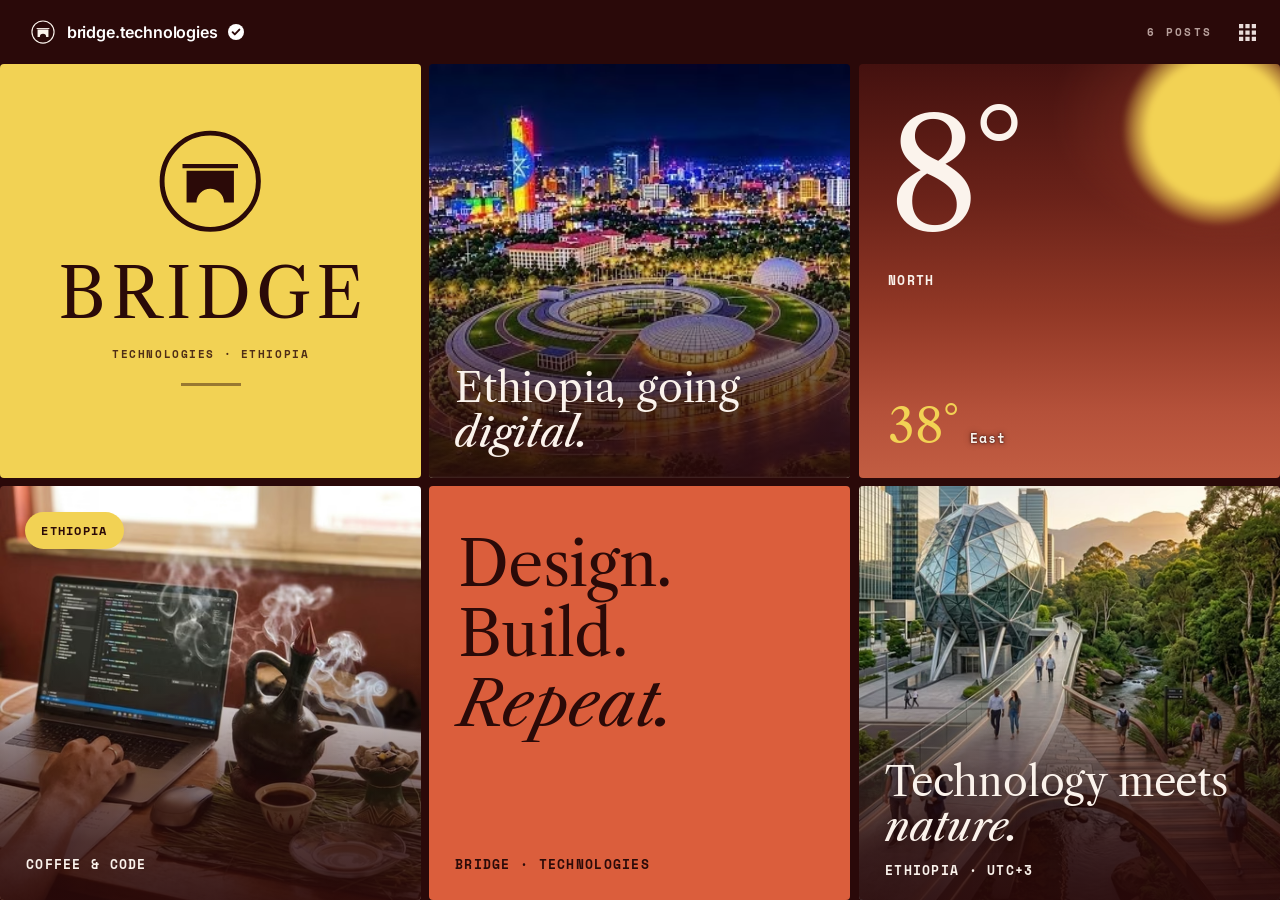
==== commit ddb58b6d: "perf(images): match responsive sizes hints to the full-bleed grid Tiles are now a third, half or all" ====
--- a/index.html
+++ b/index.html
@@ -76,11 +76,12 @@
         <li class="tile tile--photo">
           <figure class="tile__figure">
             <picture>
-              <source type="image/avif" srcset="assets/images/photos/ethiopia-going-digital-480.avif 480w" sizes="(min-width: 1140px) 350px, (min-width: 660px) 31vw, (min-width: 440px) 48vw, 96vw">
-              <source type="image/webp" srcset="assets/images/photos/ethiopia-going-digital-480.webp 480w" sizes="(min-width: 1140px) 350px, (min-width: 660px) 31vw, (min-width: 440px) 48vw, 96vw">
-              <img class="tile__img tile__img--digital" src="assets/images/photos/ethiopia-going-digital.jpg" width="480" height="324" alt="Addis Ababa at night: a ring-shaped modern complex with glass domes, lit roads and a skyline of illuminated towers." fetchpriority="high" decoding="async">
+              <source type="image/avif" srcset="assets/images/photos/ethiopia-going-digital-crop-370.avif 370w" sizes="(max-width: 559.98px) 100vw, (max-width: 639.98px) 50vw, (max-aspect-ratio: 5/4) 50vw, 34vw">
+              <source type="image/webp" srcset="assets/images/photos/ethiopia-going-digital-crop-370.webp 370w" sizes="(max-width: 559.98px) 100vw, (max-width: 639.98px) 50vw, (max-aspect-ratio: 5/4) 50vw, 34vw">
+              <img class="tile__img tile__img--digital" src="assets/images/photos/ethiopia-going-digital-crop.jpg" width="370" height="324" alt="Addis Ababa at night: a ring-shaped modern complex with glass domes, lit roads and a skyline of illuminated towers." fetchpriority="high" decoding="async">
             </picture>
             <figcaption class="caption">Ethiopia, going <em>digital.</em></figcaption>
+            <small class="photo-credit">Photo · Firaol Debela Lafto</small>
           </figure>
         </li>
 
@@ -102,9 +103,9 @@
         <li class="tile tile--photo">
           <figure class="tile__figure">
             <picture>
-              <source type="image/avif" srcset="assets/images/photos/ethiopian-digital-lifestyle-448.avif 448w, assets/images/photos/ethiopian-digital-lifestyle-896.avif 896w" sizes="(min-width: 1140px) 350px, (min-width: 660px) 31vw, (min-width: 440px) 48vw, 96vw">
-              <source type="image/webp" srcset="assets/images/photos/ethiopian-digital-lifestyle-448.webp 448w, assets/images/photos/ethiopian-digital-lifestyle-896.webp 896w" sizes="(min-width: 1140px) 350px, (min-width: 660px) 31vw, (min-width: 440px) 48vw, 96vw">
-              <img class="tile__img tile__img--lifestyle" src="assets/images/photos/ethiopian-digital-lifestyle.jpg" width="896" height="1200" alt="A morning desk by the window: hands on a laptop showing code, beside a jebena coffee pot, a cup of coffee and burning incense on fresh grass." decoding="async">
+              <source type="image/avif" srcset="assets/images/photos/ethiopian-digital-lifestyle-448.avif 448w, assets/images/photos/ethiopian-digital-lifestyle-640.avif 640w, assets/images/photos/ethiopian-digital-lifestyle-896.avif 896w" sizes="(max-width: 559.98px) 100vw, (max-width: 639.98px) 50vw, (max-aspect-ratio: 5/4) 50vw, 34vw">
+              <source type="image/webp" srcset="assets/images/photos/ethiopian-digital-lifestyle-448.webp 448w, assets/images/photos/ethiopian-digital-lifestyle-640.webp 640w, assets/images/photos/ethiopian-digital-lifestyle-896.webp 896w" sizes="(max-width: 559.98px) 100vw, (max-width: 639.98px) 50vw, (max-aspect-ratio: 5/4) 50vw, 34vw">
+              <img class="tile__img tile__img--lifestyle" src="assets/images/photos/ethiopian-digital-lifestyle.jpg" width="896" height="1200" alt="A morning desk by the window: hands on a laptop showing code, beside a jebena coffee pot, a cup of coffee and burning incense on fresh grass." loading="lazy" decoding="async">
             </picture>
             <figcaption>
               <span class="pill">Ethiopia</span>
@@ -123,9 +124,9 @@
         <li class="tile tile--photo">
           <figure class="tile__figure">
             <picture>
-              <source type="image/avif" srcset="assets/images/photos/technology-meets-nature-448.avif 448w, assets/images/photos/technology-meets-nature-896.avif 896w" sizes="(min-width: 1140px) 350px, (min-width: 660px) 31vw, (min-width: 440px) 48vw, 96vw">
-              <source type="image/webp" srcset="assets/images/photos/technology-meets-nature-448.webp 448w, assets/images/photos/technology-meets-nature-896.webp 896w" sizes="(min-width: 1140px) 350px, (min-width: 660px) 31vw, (min-width: 440px) 48vw, 96vw">
-              <img class="tile__img tile__img--nature" src="assets/images/photos/technology-meets-nature.jpg" width="896" height="1195" alt="People walking along a curved footbridge over a rocky stream, linking glass towers and a geodesic glass building to a forest trail and mountains at golden hour." decoding="async">
+              <source type="image/avif" srcset="assets/images/photos/technology-meets-nature-448.avif 448w, assets/images/photos/technology-meets-nature-640.avif 640w, assets/images/photos/technology-meets-nature-896.avif 896w" sizes="(max-width: 559.98px) 100vw, (max-width: 639.98px) 50vw, (max-aspect-ratio: 5/4) 50vw, 34vw">
+              <source type="image/webp" srcset="assets/images/photos/technology-meets-nature-448.webp 448w, assets/images/photos/technology-meets-nature-640.webp 640w, assets/images/photos/technology-meets-nature-896.webp 896w" sizes="(max-width: 559.98px) 100vw, (max-width: 639.98px) 50vw, (max-aspect-ratio: 5/4) 50vw, 34vw">
+              <img class="tile__img tile__img--nature" src="assets/images/photos/technology-meets-nature.jpg" width="896" height="1195" alt="People walking along a curved footbridge over a rocky stream, linking glass towers and a geodesic glass building to a forest trail and mountains at golden hour." loading="lazy" decoding="async">
             </picture>
             <figcaption class="caption caption--stacked">
               Technology meets <em>nature.</em>
--- a/assets/css/styles.css
+++ b/assets/css/styles.css
@@ -1,9 +1,9 @@
 /* ==========================================================================
    Bridge Technologies — landing page
-   Every size inside the card is expressed in container-query units so the
-   proportions measured from the reference hold at any width:
-     • .profile  → 100cqi = card width   (reference: 1086px)
-     • .tile     → 100cqi = tile width   (reference: 350px)
+   Full-bleed layout: a header bar across the top and a tile grid filling the
+   rest of the viewport. Everything inside a tile is sized in cqmin (the tile's
+   smaller side), so the proportions measured from the reference (350px tile)
+   hold at any tile size.
    ========================================================================== */
 
 /* ---------- Fonts (self-hosted, SIL OFL) ---------- */
@@ -53,7 +53,8 @@
   --font-mono: "Space Mono", ui-monospace, "SFMono-Regular", Menlo, Consolas, monospace;
   --font-ui: "Inter", system-ui, -apple-system, "Segoe UI", Roboto, sans-serif;
 
-  --card-max: 1086px;
+  --bar-h: 64px;     /* header bar height (reference: 64px) */
+  --gutter: 8px;     /* gap between tiles (reference: 8px) */
 }
 
 /* ---------- Base ---------- */
@@ -72,7 +73,7 @@
   margin: 0;
   min-height: 100vh;
   min-height: 100dvh;
-  background: var(--midnight-merlot);
+  background: var(--merlot-deep);
   color: var(--cream);
   font-family: var(--font-serif);
   -webkit-font-smoothing: antialiased;
@@ -112,34 +113,29 @@
   border: 0;
 }
 
-/* ---------- Page ---------- */
+/* ---------- Page (full-bleed: no outer frame) ---------- */
 .page {
-  display: grid;
-  place-items: center;
   min-height: 100vh;
   min-height: 100dvh;
-  padding: clamp(12px, 4vw, 48px);
-}
-
-/* ---------- Card ---------- */
+}
+
 .profile {
   container: profile / inline-size;
-  width: min(100%, var(--card-max));
-  background: var(--merlot-deep);
-  border-radius: 1.3cqi;
-  padding: 0 0.92cqi 0.92cqi;
-  box-shadow:
-    0 2px 6px rgb(0 0 0 / 0.25),
-    0 24px 60px -12px rgb(0 0 0 / 0.55);
+  display: flex;
+  flex-direction: column;
+  min-height: 100vh;
+  min-height: 100dvh;
 }
 
 /* Header bar: avatar · handle · badge ........ 6 POSTS · grid icon */
 .profile__bar {
+  flex: none;
   display: flex;
   align-items: center;
   justify-content: space-between;
-  height: 5.9cqi;
-  padding-inline: 1.3cqi 1.0cqi;
+  height: var(--bar-h);
+  padding-inline: clamp(16px, 2.4vw, 32px) clamp(16px, 1.9vw, 28px);
+  background: var(--merlot-deep);
 }
 
 .profile__id,
@@ -149,103 +145,92 @@
 }
 
 .profile__avatar {
-  width: 2.2cqi;
-  height: 2.2cqi;
+  width: 24px;
+  height: 24px;
   color: var(--cream);
 }
 
 .profile__handle {
-  margin-inline-start: 1.15cqi;
+  margin-inline-start: 12px;
   font-family: var(--font-ui);
   font-weight: 600;
-  font-size: max(12px, 1.47cqi);
+  font-size: 16px;
   letter-spacing: -0.01em;
   color: #fff;
 }
 
 .profile__badge {
-  width: max(12px, 1.5cqi);
-  height: max(12px, 1.5cqi);
-  margin-inline-start: 0.95cqi;
+  width: 16px;
+  height: 16px;
+  margin-inline-start: 10px;
   color: #fff;
 }
 
 .profile__count {
   font-family: var(--font-mono);
   font-weight: 700;
-  font-size: max(9px, 1cqi);
+  font-size: 11px;
   letter-spacing: 0.22em;
   text-transform: uppercase;
   color: var(--muted);
 }
 
 .profile__grid-icon {
-  width: max(12px, 1.6cqi);
-  height: max(12px, 1.6cqi);
-  margin-inline-start: 2.5cqi;
+  width: 17px;
+  height: 17px;
+  margin-inline-start: 26px;
   color: #e9dcda;
 }
 
-/* ---------- Grid ---------- */
+/* ---------- Grid ----------
+   Tiles run edge to edge. Row height fills the space left under the header,
+   clamped between 0.75x and 1.02x the tile width (the reference tile is 350 x 357)
+   so tiles never get too squat or too tall. */
 .grid {
+  --cols: 3;
+  --rows: 2;
+  --tile-w: calc((100cqi - (var(--cols) - 1) * var(--gutter)) / var(--cols));
+  --fill-h: calc((100dvh - var(--bar-h) - (var(--rows) - 1) * var(--gutter)) / var(--rows));
+  flex: 1 0 auto;
   list-style: none;
   display: grid;
-  grid-template-columns: repeat(3, minmax(0, 1fr));
-  gap: 0.74cqi;
-}
-
-@container profile (width < 640px) {
+  grid-template-columns: repeat(var(--cols), minmax(0, 1fr));
+  grid-auto-rows: clamp(calc(var(--tile-w) * 0.75), var(--fill-h), calc(var(--tile-w) * 1.02));
+  gap: var(--gutter);
+  align-content: start;
+}
+
+/* Portrait tablets and narrow windows: 2 columns x 3 rows */
+@media (max-width: 639.98px), (max-aspect-ratio: 5/4) {
   .grid {
-    grid-template-columns: repeat(2, minmax(0, 1fr));
-    gap: 1.4cqi;
-  }
-  .profile {
-    border-radius: 2.4cqi;
-    padding: 0 1.6cqi 1.6cqi;
-  }
-  .profile__bar {
-    height: 11cqi;
-    padding-inline: 2.4cqi 2cqi;
-  }
-  .profile__avatar {
-    width: 4.2cqi;
-    height: 4.2cqi;
-  }
-  .profile__handle,
-  .profile__badge {
-    margin-inline-start: 2cqi;
+    --cols: 2;
+    --rows: 3;
+  }
+}
+
+/* Phones: single column, natural scroll */
+@media (max-width: 559.98px) {
+  :root {
+    --bar-h: 56px;
+  }
+  .grid {
+    --cols: 1;
+    grid-auto-rows: calc(var(--tile-w) * 1.02);
+  }
+  .profile__handle {
+    font-size: 15px;
   }
   .profile__grid-icon {
-    margin-inline-start: 4cqi;
-  }
-}
-
-@container profile (width < 420px) {
-  .grid {
-    grid-template-columns: minmax(0, 1fr);
-    gap: 2.4cqi;
-  }
-  .profile {
-    border-radius: 4cqi;
-    padding: 0 2.4cqi 2.4cqi;
-  }
-  .profile__bar {
-    height: 15cqi;
-    padding-inline: 3cqi 2.6cqi;
-  }
-  .profile__avatar {
-    width: 6cqi;
-    height: 6cqi;
+    margin-inline-start: 18px;
   }
 }
 
 /* ---------- Tile (shared) ---------- */
 .tile {
-  container: tile / inline-size;
+  container: tile / size;
   position: relative;
-  aspect-ratio: 350 / 357;
   overflow: hidden;
-  border-radius: 0.4cqi;
+  border-radius: 4px;
   isolation: isolate;
 }
 
@@ -261,6 +246,22 @@
   object-fit: cover;
 }
 
+/* Merlot shade at the foot of each photo, as in the reference, so captions stay legible.
+   Applied as an overlay; the image files are untouched. */
+.tile__figure::after {
+  content: "";
+  position: absolute;
+  inset: 0;
+  pointer-events: none;
+  background: linear-gradient(
+    180deg,
+    rgb(42 9 9 / 0) 42%,
+    rgb(42 9 9 / 0.45) 64%,
+    rgb(42 9 9 / 0.82) 86%,
+    rgb(42 9 9 / 0.9) 100%
+  );
+}
+
 /* Crop focus for each provided photo (the files themselves are uncropped) */
 .tile__img--digital {
   object-position: 35% 50%;   /* centre the domed ring building */
@@ -278,7 +279,7 @@
 .label {
   font-family: var(--font-mono);
   font-weight: 700;
-  font-size: max(9px, 3.1cqi);
+  font-size: max(9px, 3.1cqmin);
   line-height: 1.2;
   letter-spacing: 0.1em;
   text-transform: uppercase;
@@ -286,8 +287,8 @@
 
 .label--foot {
   position: absolute;
-  left: 6.3cqi;
-  bottom: 6.6cqi;
+  left: 6.3cqmin;
+  bottom: 6.6cqmin;
   z-index: 1;
   color: var(--cream);
 }
@@ -299,12 +300,12 @@
 /* Serif caption over photos ("Steam, then silence." in the reference) */
 .caption {
   position: absolute;
-  left: 6.3cqi;
-  right: 6.3cqi;
-  bottom: 5.4cqi;
+  left: 6.3cqmin;
+  right: 6.3cqmin;
+  bottom: 5.4cqmin;
   z-index: 1;
   font-family: var(--font-serif);
-  font-size: 9.7cqi;
+  font-size: 9.7cqmin;
   line-height: 1.12;
   letter-spacing: -0.005em;
   color: var(--cream);
@@ -317,12 +318,12 @@
 }
 
 .caption--stacked {
-  bottom: 5.2cqi;
+  bottom: 5.2cqmin;
 }
 
 .caption--stacked .label {
   display: block;
-  margin-top: 3.2cqi;
+  margin-top: 3.2cqmin;
   text-shadow: none;
 }
 
@@ -331,15 +332,16 @@
   display: flex;
   flex-direction: column;
   align-items: center;
+  justify-content: center;
+  padding-bottom: 3cqmin;
   background: var(--daybreak-yellow);
   color: var(--merlot-ink);
   text-align: center;
 }
 
 .brand__mark {
-  width: 27cqi;
-  height: 27cqi;
-  margin-top: 16.5cqi;
+  width: 27cqmin;
+  height: 27cqmin;
   color: var(--merlot-ink);
 }
 
@@ -351,9 +353,9 @@
 }
 
 .brand__name {
-  margin-top: 6.8cqi;
+  margin-top: 6.8cqmin;
   font-family: var(--font-serif);
-  font-size: 17.6cqi;
+  font-size: 17.6cqmin;
   line-height: 1;
   letter-spacing: 0.075em;
   margin-inline-end: -0.075em; /* optically re-centre tracked caps */
@@ -361,10 +363,10 @@
 }
 
 .brand__tag {
-  margin-top: 4.4cqi;
+  margin-top: 4.4cqmin;
   font-family: var(--font-mono);
   font-weight: 700;
-  font-size: max(9px, 2.9cqi);
+  font-size: max(9px, 2.9cqmin);
   letter-spacing: 0.14em;
   text-transform: uppercase;
   color: rgb(43 10 8 / 0.82);
@@ -372,9 +374,9 @@
 
 .brand__rule {
   display: block;
-  width: 15.5cqi;
-  height: max(1px, 0.6cqi);
-  margin-top: 5.4cqi;
+  width: 15.5cqmin;
+  height: max(1px, 0.6cqmin);
+  margin-top: 5.4cqmin;
   background: rgb(43 10 8 / 0.45);
 }
 
@@ -387,25 +389,25 @@
 
 .sun {
   position: absolute;
-  top: -7cqi;
-  right: -8cqi;
-  width: 46cqi;
-  height: 46cqi;
+  top: -7cqmin;
+  right: -8cqmin;
+  width: 46cqmin;
+  height: 46cqmin;
   border-radius: 50%;
   background: radial-gradient(circle, var(--daybreak-yellow) 0 52%, rgb(242 210 84 / 0.55) 62%, rgb(242 210 84 / 0) 72%);
-  filter: blur(0.6cqi);
+  filter: blur(0.6cqmin);
   z-index: -1;
 }
 
 .reading {
   position: absolute;
-  left: 7cqi;
-  top: 8.6cqi;
+  left: 7cqmin;
+  top: 8.6cqmin;
 }
 
 .reading__value {
   font-family: var(--font-serif);
-  font-size: 37cqi;
+  font-size: 37cqmin;
   line-height: 1;
   letter-spacing: -0.02em;
   color: var(--cream);
@@ -420,22 +422,22 @@
 }
 
 .reading .label {
-  margin-top: 4.8cqi;
+  margin-top: 4.8cqmin;
   color: var(--cream);
 }
 
 .reading--minor {
   top: auto;
-  bottom: 6.8cqi;
+  bottom: 6.8cqmin;
   display: flex;
   align-items: baseline;
-  gap: 2.6cqi;
+  gap: 2.6cqmin;
   color: var(--daybreak-yellow);
 }
 
 .reading__minor-value {
   font-family: var(--font-serif);
-  font-size: 11.6cqi;
+  font-size: 11.6cqmin;
   line-height: 1;
 }
 
@@ -453,19 +455,19 @@
 /* ---------- 4 · Workspace pill ---------- */
 .pill {
   position: absolute;
-  top: 6.3cqi;
-  left: 6cqi;
+  top: 6.3cqmin;
+  left: 6cqmin;
   z-index: 1;
   display: inline-flex;
   align-items: center;
-  height: 8.8cqi;
-  padding-inline: 4cqi;
+  height: 8.8cqmin;
+  padding-inline: 4cqmin;
   border-radius: 999px;
   background: var(--daybreak-yellow);
   color: var(--merlot-ink);
   font-family: var(--font-mono);
   font-weight: 700;
-  font-size: max(9px, 3cqi);
+  font-size: max(9px, 3cqmin);
   letter-spacing: 0.1em;
   text-transform: uppercase;
 }
@@ -478,10 +480,10 @@
 
 .statement {
   position: absolute;
-  left: 7cqi;
-  top: 10.4cqi;
+  left: 7cqmin;
+  top: 10.4cqmin;
   font-family: var(--font-serif);
-  font-size: 15.2cqi;
+  font-size: 15.2cqmin;
   line-height: 1.11;
   letter-spacing: -0.01em;
 }
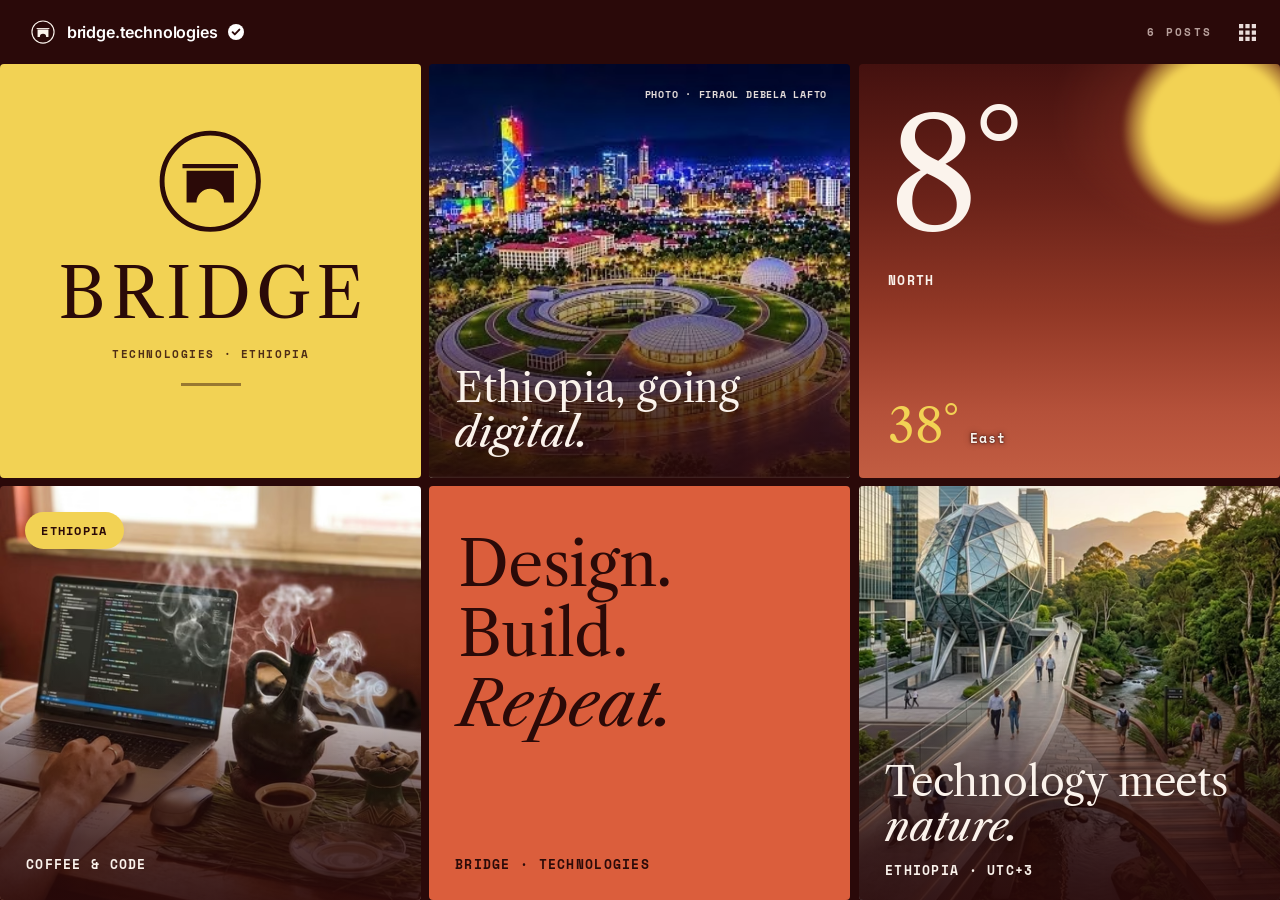
==== commit 08e6b440: "feat(page): use cropped city photo and credit the photographer Shows 'Photo · Firaol Debela Lafto' a" ====
--- a/index.html
+++ b/index.html
@@ -76,8 +76,8 @@
         <li class="tile tile--photo">
           <figure class="tile__figure">
             <picture>
-              <source type="image/avif" srcset="assets/images/photos/ethiopia-going-digital-crop-370.avif 370w" sizes="(max-width: 559.98px) 100vw, (max-width: 639.98px) 50vw, (max-aspect-ratio: 5/4) 50vw, 34vw">
-              <source type="image/webp" srcset="assets/images/photos/ethiopia-going-digital-crop-370.webp 370w" sizes="(max-width: 559.98px) 100vw, (max-width: 639.98px) 50vw, (max-aspect-ratio: 5/4) 50vw, 34vw">
+              <source type="image/avif" srcset="assets/images/photos/ethiopia-going-digital-crop-370.avif 370w" sizes="(min-width: 1140px) 350px, (min-width: 660px) 31vw, (min-width: 440px) 48vw, 96vw">
+              <source type="image/webp" srcset="assets/images/photos/ethiopia-going-digital-crop-370.webp 370w" sizes="(min-width: 1140px) 350px, (min-width: 660px) 31vw, (min-width: 440px) 48vw, 96vw">
               <img class="tile__img tile__img--digital" src="assets/images/photos/ethiopia-going-digital-crop.jpg" width="370" height="324" alt="Addis Ababa at night: a ring-shaped modern complex with glass domes, lit roads and a skyline of illuminated towers." fetchpriority="high" decoding="async">
             </picture>
             <figcaption class="caption">Ethiopia, going <em>digital.</em></figcaption>
@@ -103,8 +103,8 @@
         <li class="tile tile--photo">
           <figure class="tile__figure">
             <picture>
-              <source type="image/avif" srcset="assets/images/photos/ethiopian-digital-lifestyle-448.avif 448w, assets/images/photos/ethiopian-digital-lifestyle-640.avif 640w, assets/images/photos/ethiopian-digital-lifestyle-896.avif 896w" sizes="(max-width: 559.98px) 100vw, (max-width: 639.98px) 50vw, (max-aspect-ratio: 5/4) 50vw, 34vw">
-              <source type="image/webp" srcset="assets/images/photos/ethiopian-digital-lifestyle-448.webp 448w, assets/images/photos/ethiopian-digital-lifestyle-640.webp 640w, assets/images/photos/ethiopian-digital-lifestyle-896.webp 896w" sizes="(max-width: 559.98px) 100vw, (max-width: 639.98px) 50vw, (max-aspect-ratio: 5/4) 50vw, 34vw">
+              <source type="image/avif" srcset="assets/images/photos/ethiopian-digital-lifestyle-448.avif 448w, assets/images/photos/ethiopian-digital-lifestyle-640.avif 640w, assets/images/photos/ethiopian-digital-lifestyle-896.avif 896w" sizes="(min-width: 1140px) 350px, (min-width: 660px) 31vw, (min-width: 440px) 48vw, 96vw">
+              <source type="image/webp" srcset="assets/images/photos/ethiopian-digital-lifestyle-448.webp 448w, assets/images/photos/ethiopian-digital-lifestyle-640.webp 640w, assets/images/photos/ethiopian-digital-lifestyle-896.webp 896w" sizes="(min-width: 1140px) 350px, (min-width: 660px) 31vw, (min-width: 440px) 48vw, 96vw">
               <img class="tile__img tile__img--lifestyle" src="assets/images/photos/ethiopian-digital-lifestyle.jpg" width="896" height="1200" alt="A morning desk by the window: hands on a laptop showing code, beside a jebena coffee pot, a cup of coffee and burning incense on fresh grass." loading="lazy" decoding="async">
             </picture>
             <figcaption>
@@ -124,8 +124,8 @@
         <li class="tile tile--photo">
           <figure class="tile__figure">
             <picture>
-              <source type="image/avif" srcset="assets/images/photos/technology-meets-nature-448.avif 448w, assets/images/photos/technology-meets-nature-640.avif 640w, assets/images/photos/technology-meets-nature-896.avif 896w" sizes="(max-width: 559.98px) 100vw, (max-width: 639.98px) 50vw, (max-aspect-ratio: 5/4) 50vw, 34vw">
-              <source type="image/webp" srcset="assets/images/photos/technology-meets-nature-448.webp 448w, assets/images/photos/technology-meets-nature-640.webp 640w, assets/images/photos/technology-meets-nature-896.webp 896w" sizes="(max-width: 559.98px) 100vw, (max-width: 639.98px) 50vw, (max-aspect-ratio: 5/4) 50vw, 34vw">
+              <source type="image/avif" srcset="assets/images/photos/technology-meets-nature-448.avif 448w, assets/images/photos/technology-meets-nature-640.avif 640w, assets/images/photos/technology-meets-nature-896.avif 896w" sizes="(min-width: 1140px) 350px, (min-width: 660px) 31vw, (min-width: 440px) 48vw, 96vw">
+              <source type="image/webp" srcset="assets/images/photos/technology-meets-nature-448.webp 448w, assets/images/photos/technology-meets-nature-640.webp 640w, assets/images/photos/technology-meets-nature-896.webp 896w" sizes="(min-width: 1140px) 350px, (min-width: 660px) 31vw, (min-width: 440px) 48vw, 96vw">
               <img class="tile__img tile__img--nature" src="assets/images/photos/technology-meets-nature.jpg" width="896" height="1195" alt="People walking along a curved footbridge over a rocky stream, linking glass towers and a geodesic glass building to a forest trail and mountains at golden hour." loading="lazy" decoding="async">
             </picture>
             <figcaption class="caption caption--stacked">
--- a/assets/css/styles.css
+++ b/assets/css/styles.css
@@ -264,7 +264,22 @@
 
 /* Crop focus for each provided photo (the files themselves are uncropped) */
 .tile__img--digital {
-  object-position: 35% 50%;   /* centre the domed ring building */
+  object-position: 55% 50%;   /* centre the domed ring building */
+}
+
+/* Photographer credit for the Addis Ababa photo (its watermark is cropped out) */
+.photo-credit {
+  position: absolute;
+  top: 5.6cqmin;
+  right: 5.6cqmin;
+  z-index: 1;
+  font-family: var(--font-mono);
+  font-weight: 700;
+  font-size: max(8px, 2.3cqmin);
+  letter-spacing: 0.08em;
+  text-transform: uppercase;
+  color: rgb(251 243 236 / 0.9);
+  text-shadow: 0 1px 6px rgb(10 6 30 / 0.7);
 }
 
 .tile__img--lifestyle {
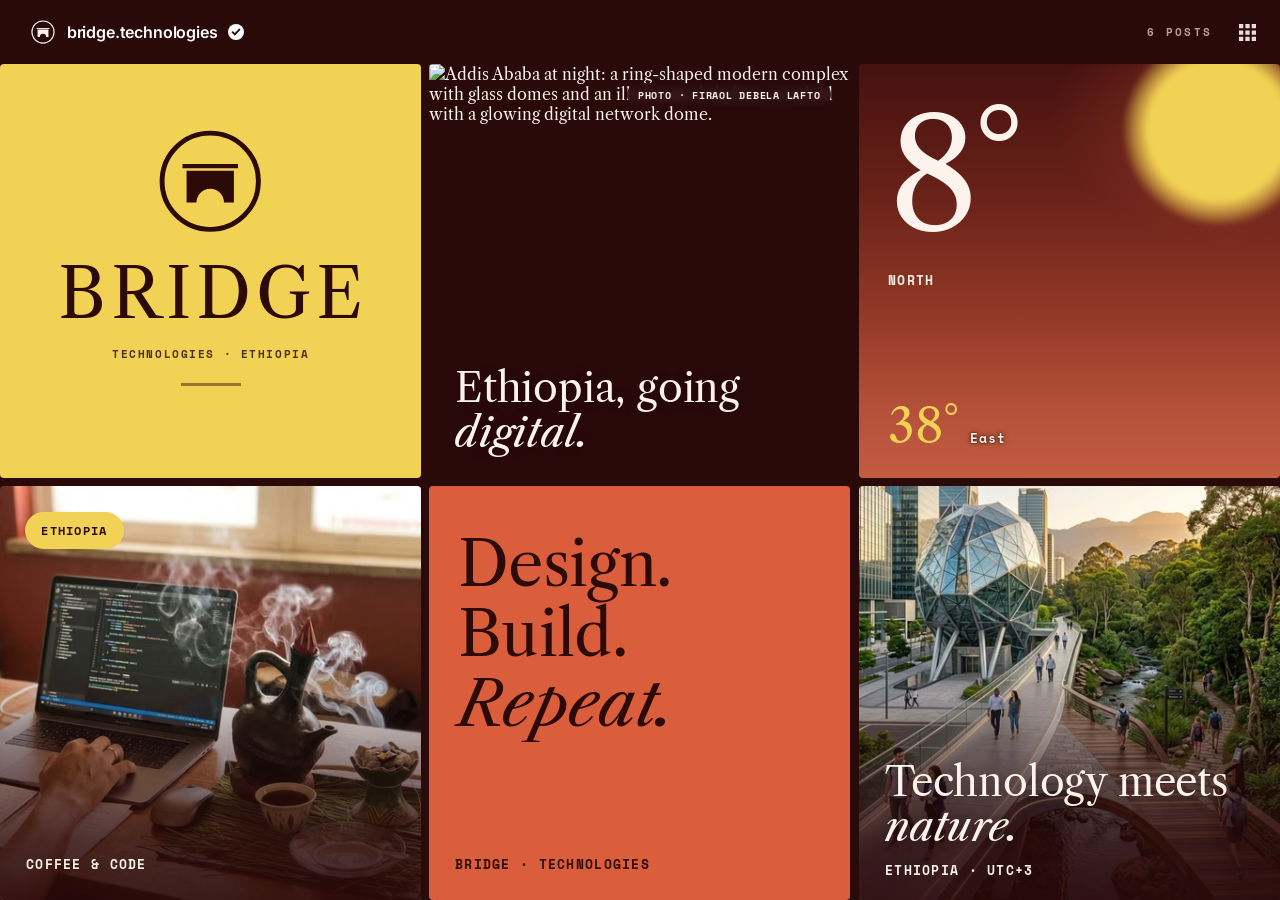
==== commit 8f7e2b1e: "feat(page): show the new Addis Ababa image and pill the photo credit Updates srcsets, dimensions, al" ====
--- a/index.html
+++ b/index.html
@@ -76,9 +76,9 @@
         <li class="tile tile--photo">
           <figure class="tile__figure">
             <picture>
-              <source type="image/avif" srcset="assets/images/photos/ethiopia-going-digital-crop-370.avif 370w" sizes="(min-width: 1140px) 350px, (min-width: 660px) 31vw, (min-width: 440px) 48vw, 96vw">
-              <source type="image/webp" srcset="assets/images/photos/ethiopia-going-digital-crop-370.webp 370w" sizes="(min-width: 1140px) 350px, (min-width: 660px) 31vw, (min-width: 440px) 48vw, 96vw">
-              <img class="tile__img tile__img--digital" src="assets/images/photos/ethiopia-going-digital-crop.jpg" width="370" height="324" alt="Addis Ababa at night: a ring-shaped modern complex with glass domes, lit roads and a skyline of illuminated towers." fetchpriority="high" decoding="async">
+              <source type="image/avif" srcset="assets/images/photos/ethiopia-going-digital-448.avif 448w, assets/images/photos/ethiopia-going-digital-658.avif 658w" sizes="(max-width: 559.98px) 100vw, (max-width: 639.98px) 50vw, (max-aspect-ratio: 5/4) 50vw, 34vw">
+              <source type="image/webp" srcset="assets/images/photos/ethiopia-going-digital-448.webp 448w, assets/images/photos/ethiopia-going-digital-658.webp 658w" sizes="(max-width: 559.98px) 100vw, (max-width: 639.98px) 50vw, (max-aspect-ratio: 5/4) 50vw, 34vw">
+              <img class="tile__img tile__img--digital" src="assets/images/photos/ethiopia-going-digital.jpg" width="658" height="592" alt="Addis Ababa at night: a ring-shaped modern complex with glass domes and an illuminated skyline, overlaid with a glowing digital network dome." fetchpriority="high" decoding="async">
             </picture>
             <figcaption class="caption">Ethiopia, going <em>digital.</em></figcaption>
             <small class="photo-credit">Photo · Firaol Debela Lafto</small>
@@ -103,8 +103,8 @@
         <li class="tile tile--photo">
           <figure class="tile__figure">
             <picture>
-              <source type="image/avif" srcset="assets/images/photos/ethiopian-digital-lifestyle-448.avif 448w, assets/images/photos/ethiopian-digital-lifestyle-640.avif 640w, assets/images/photos/ethiopian-digital-lifestyle-896.avif 896w" sizes="(min-width: 1140px) 350px, (min-width: 660px) 31vw, (min-width: 440px) 48vw, 96vw">
-              <source type="image/webp" srcset="assets/images/photos/ethiopian-digital-lifestyle-448.webp 448w, assets/images/photos/ethiopian-digital-lifestyle-640.webp 640w, assets/images/photos/ethiopian-digital-lifestyle-896.webp 896w" sizes="(min-width: 1140px) 350px, (min-width: 660px) 31vw, (min-width: 440px) 48vw, 96vw">
+              <source type="image/avif" srcset="assets/images/photos/ethiopian-digital-lifestyle-448.avif 448w, assets/images/photos/ethiopian-digital-lifestyle-640.avif 640w, assets/images/photos/ethiopian-digital-lifestyle-896.avif 896w" sizes="(max-width: 559.98px) 100vw, (max-width: 639.98px) 50vw, (max-aspect-ratio: 5/4) 50vw, 34vw">
+              <source type="image/webp" srcset="assets/images/photos/ethiopian-digital-lifestyle-448.webp 448w, assets/images/photos/ethiopian-digital-lifestyle-640.webp 640w, assets/images/photos/ethiopian-digital-lifestyle-896.webp 896w" sizes="(max-width: 559.98px) 100vw, (max-width: 639.98px) 50vw, (max-aspect-ratio: 5/4) 50vw, 34vw">
               <img class="tile__img tile__img--lifestyle" src="assets/images/photos/ethiopian-digital-lifestyle.jpg" width="896" height="1200" alt="A morning desk by the window: hands on a laptop showing code, beside a jebena coffee pot, a cup of coffee and burning incense on fresh grass." loading="lazy" decoding="async">
             </picture>
             <figcaption>
@@ -124,8 +124,8 @@
         <li class="tile tile--photo">
           <figure class="tile__figure">
             <picture>
-              <source type="image/avif" srcset="assets/images/photos/technology-meets-nature-448.avif 448w, assets/images/photos/technology-meets-nature-640.avif 640w, assets/images/photos/technology-meets-nature-896.avif 896w" sizes="(min-width: 1140px) 350px, (min-width: 660px) 31vw, (min-width: 440px) 48vw, 96vw">
-              <source type="image/webp" srcset="assets/images/photos/technology-meets-nature-448.webp 448w, assets/images/photos/technology-meets-nature-640.webp 640w, assets/images/photos/technology-meets-nature-896.webp 896w" sizes="(min-width: 1140px) 350px, (min-width: 660px) 31vw, (min-width: 440px) 48vw, 96vw">
+              <source type="image/avif" srcset="assets/images/photos/technology-meets-nature-448.avif 448w, assets/images/photos/technology-meets-nature-640.avif 640w, assets/images/photos/technology-meets-nature-896.avif 896w" sizes="(max-width: 559.98px) 100vw, (max-width: 639.98px) 50vw, (max-aspect-ratio: 5/4) 50vw, 34vw">
+              <source type="image/webp" srcset="assets/images/photos/technology-meets-nature-448.webp 448w, assets/images/photos/technology-meets-nature-640.webp 640w, assets/images/photos/technology-meets-nature-896.webp 896w" sizes="(max-width: 559.98px) 100vw, (max-width: 639.98px) 50vw, (max-aspect-ratio: 5/4) 50vw, 34vw">
               <img class="tile__img tile__img--nature" src="assets/images/photos/technology-meets-nature.jpg" width="896" height="1195" alt="People walking along a curved footbridge over a rocky stream, linking glass towers and a geodesic glass building to a forest trail and mountains at golden hour." loading="lazy" decoding="async">
             </picture>
             <figcaption class="caption caption--stacked">
--- a/assets/css/styles.css
+++ b/assets/css/styles.css
@@ -264,22 +264,26 @@
 
 /* Crop focus for each provided photo (the files themselves are uncropped) */
 .tile__img--digital {
-  object-position: 55% 50%;   /* centre the domed ring building */
-}
-
-/* Photographer credit for the Addis Ababa photo (its watermark is cropped out) */
+  object-position: 55% 60%;   /* domed ring building and network dome */
+}
+
+/* Photographer credit for the Addis Ababa photo */
 .photo-credit {
   position: absolute;
-  top: 5.6cqmin;
-  right: 5.6cqmin;
+  top: 4.6cqmin;
+  right: 4.6cqmin;
   z-index: 1;
   font-family: var(--font-mono);
   font-weight: 700;
   font-size: max(8px, 2.3cqmin);
   letter-spacing: 0.08em;
   text-transform: uppercase;
-  color: rgb(251 243 236 / 0.9);
-  text-shadow: 0 1px 6px rgb(10 6 30 / 0.7);
+  padding: 1.1cqmin 2.6cqmin;
+  border-radius: 999px;
+  background: rgb(42 9 9 / 0.78);
+  color: var(--cream);
+  -webkit-backdrop-filter: blur(4px);
+  backdrop-filter: blur(4px);
 }
 
 .tile__img--lifestyle {
